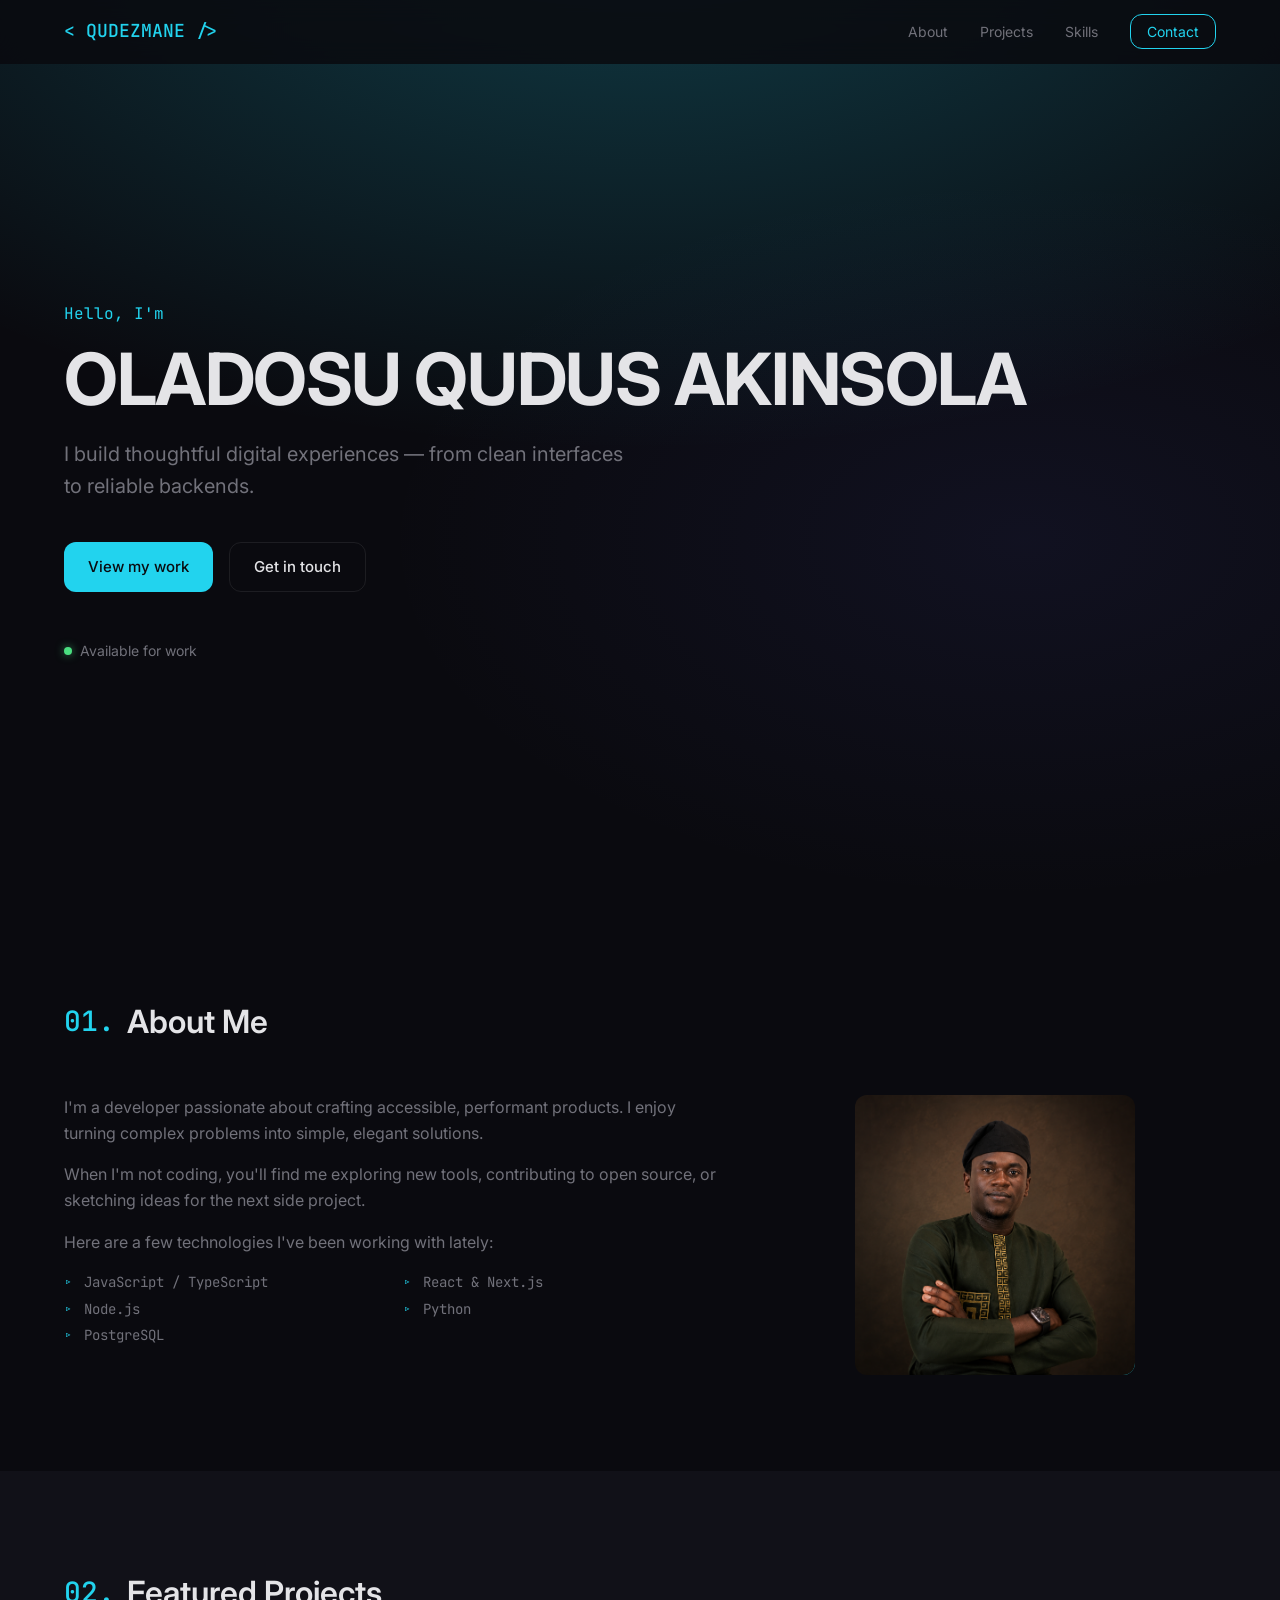
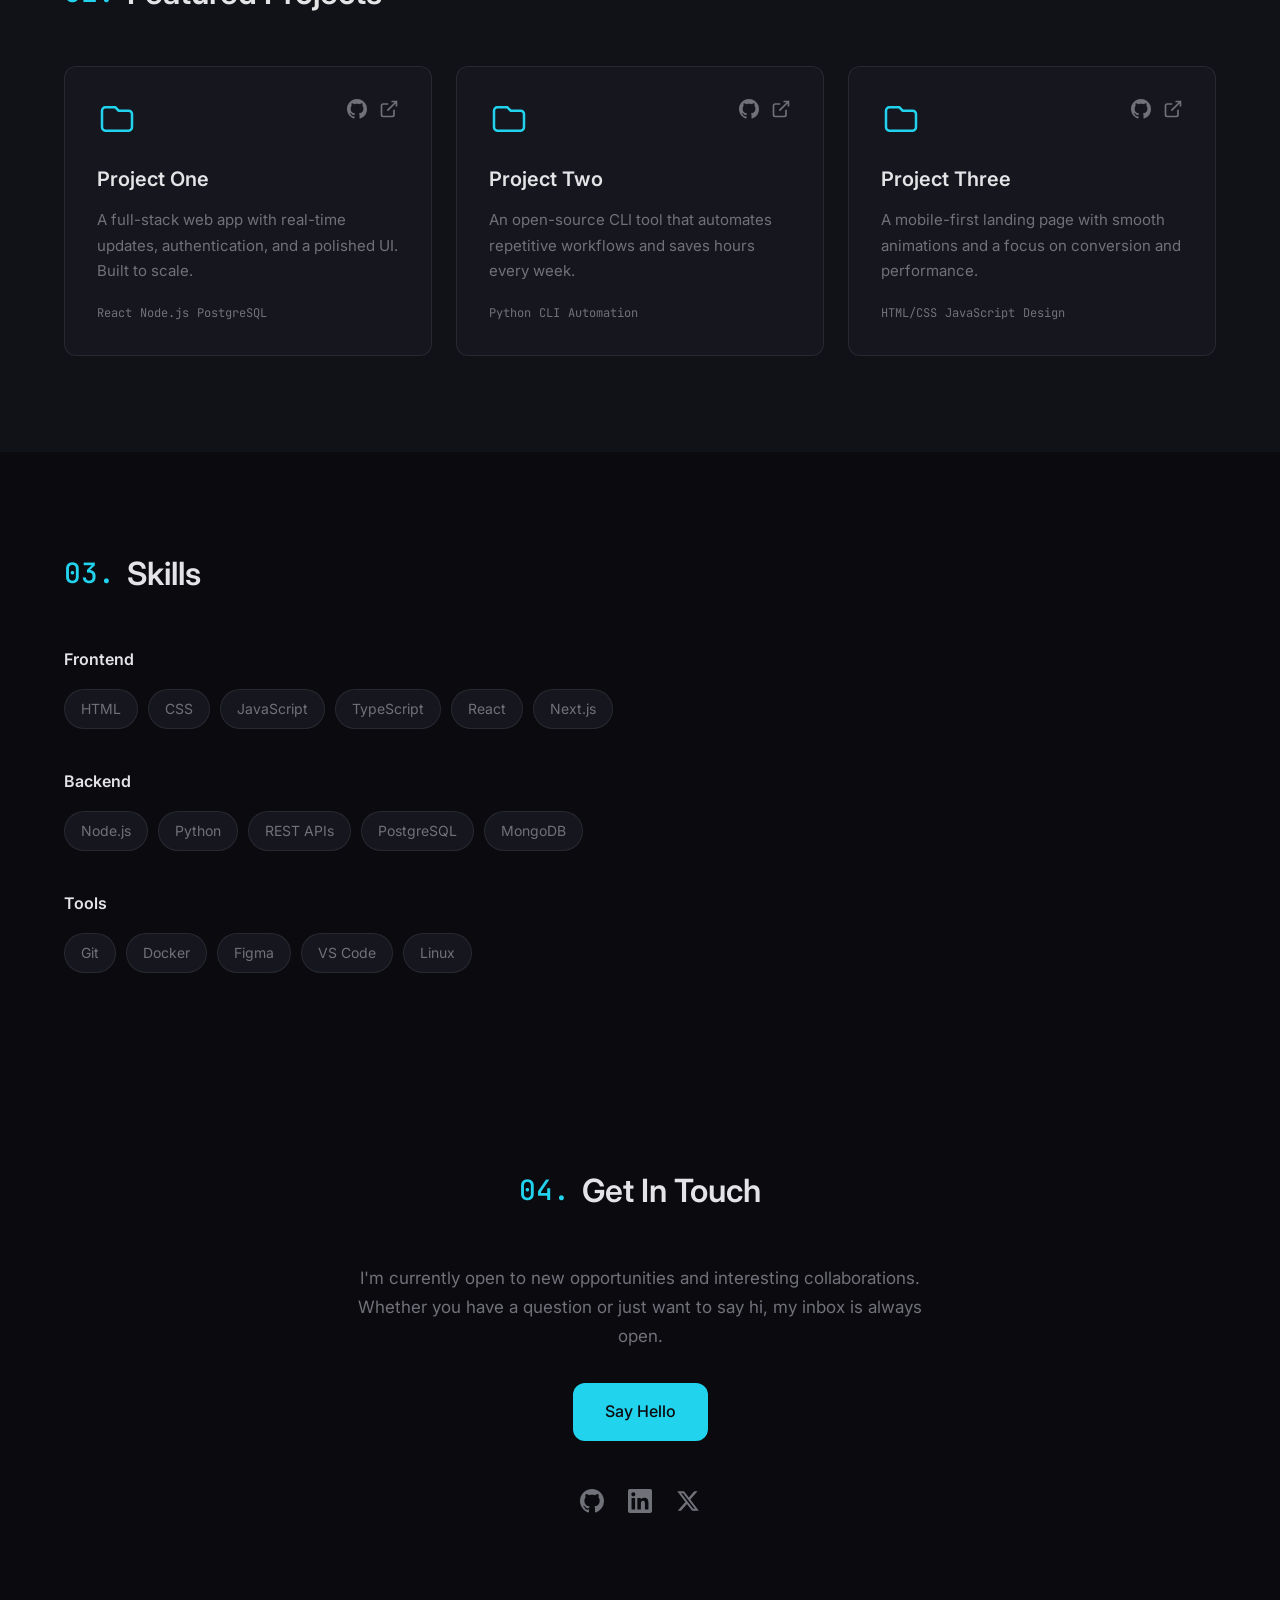
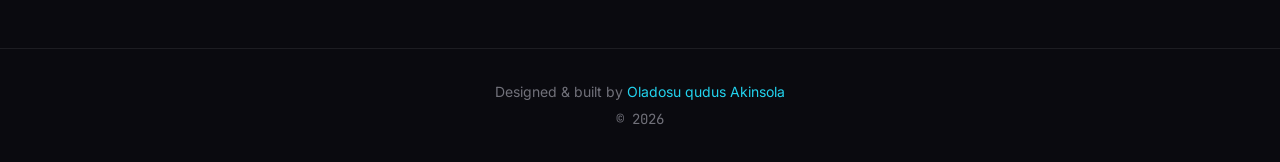
==== index.html @ 75252f16 "Initial portfolio website" ====
<!DOCTYPE html>
<html lang="en">
<head>
  <meta charset="UTF-8">
  <meta name="viewport" content="width=device-width, initial-scale=1.0">
  <meta name="description" content="Portfolio — developer, designer, and builder.">
  <title>QUDEZMANE | Portfolio</title>
  <link rel="preconnect" href="https://fonts.googleapis.com">
  <link rel="preconnect" href="https://fonts.gstatic.com" crossorigin>
  <link href="https://fonts.googleapis.com/css2?family=Inter:wght@400;500;600;700&family=JetBrains+Mono:wght@400;500&display=swap" rel="stylesheet">
  <link rel="stylesheet" href="css/styles.css">
</head>
<body>
  <header class="header" id="header">
    <nav class="nav container">
      <a href="#" class="nav__logo">&lt; QUDEZMANE /&gt;</a>
      <button class="nav__toggle" id="nav-toggle" aria-label="Toggle menu" aria-expanded="false">
        <span></span>
        <span></span>
        <span></span>
      </button>
      <ul class="nav__menu" id="nav-menu">
        <li><a href="#about" class="nav__link">About</a></li>
        <li><a href="#projects" class="nav__link">Projects</a></li>
        <li><a href="#skills" class="nav__link">Skills</a></li>
        <li><a href="#contact" class="nav__link nav__link--cta">Contact</a></li>
      </ul>
    </nav>
  </header>

  <main>
    <section class="hero" id="hero">
      <div class="hero__bg"></div>
      <div class="container hero__content">
        <p class="hero__greeting">Hello, I'm</p>
        <h1 class="hero__title"> OLADOSU QUDUS AKINSOLA</h1>
        <p class="hero__subtitle">I build thoughtful digital experiences — from clean interfaces to reliable backends.</p>
        <div class="hero__actions">
          <a href="#projects" class="btn btn--primary">View my work</a>
          <a href="#contact" class="btn btn--ghost">Get in touch</a>
        </div>
        <div class="hero__meta">
          <span class="hero__status">
            <span class="hero__status-dot"></span>
            Available for work
          </span>
        </div>
      </div>
    </section>

    <section class="section" id="about">
      <div class="container">
        <h2 class="section__title"><span class="section__number">01.</span> About Me</h2>
        <div class="about">
          <div class="about__text">
            <p>
              I'm a developer passionate about crafting accessible, performant products.
              I enjoy turning complex problems into simple, elegant solutions.
            </p>
            <p>
              When I'm not coding, you'll find me exploring new tools, contributing to open source,
              or sketching ideas for the next side project.
            </p>
            <p>Here are a few technologies I've been working with lately:</p>
            <ul class="about__list">
              <li>JavaScript / TypeScript</li>
              <li>React &amp; Next.js</li>
              <li>Node.js</li>
              <li>Python</li>
              <li>PostgreSQL</li>
            </ul>
          </div>
          <div class="about__image">
            <div class="about__image-frame">
              <div class="about__image-placeholder" aria-hidden="true">
                <img src="images/My picture.png" alt="My photo" class="profile-pic">
              </div>
            </div>
          </div>
        </div>
      </div>
    </section>

    <section class="section section--alt" id="projects">
      <div class="container">
        <h2 class="section__title"><span class="section__number">02.</span> Featured Projects</h2>
        <div class="projects">
          <article class="project-card">
            <div class="project-card__header">
              <svg class="project-card__icon" viewBox="0 0 24 24" fill="none" stroke="currentColor" stroke-width="1.5" aria-hidden="true">
                <path d="M3 7v10a2 2 0 002 2h14a2 2 0 002-2V9a2 2 0 00-2-2h-6l-2-2H5a2 2 0 00-2 2z"/>
              </svg>
              <div class="project-card__links">
                <a href="#" aria-label="GitHub repository" target="_blank" rel="noopener noreferrer">
                  <svg viewBox="0 0 24 24" fill="currentColor" aria-hidden="true"><path d="M12 0C5.37 0 0 5.37 0 12c0 5.31 3.435 9.795 8.205 11.385.6.105.825-.255.825-.57 0-.285-.015-1.23-.015-2.235-3.015.555-3.795-.735-4.035-1.395-.135-.345-.72-1.395-1.23-1.695-.42-.225-1.02-.78-.015-.795.945-.015 1.62.87 1.845 1.23 1.08 1.815 2.805 1.305 3.495.99.105-.78.42-1.305.765-1.605-2.67-.3-5.46-1.335-5.46-5.925 0-1.305.465-2.385 1.23-3.225-.12-.3-.54-1.53.12-3.18 0 0 1.005-.315 3.3 1.23.96-.27 1.98-.405 3-.405s2.04.135 3 .405c2.295-1.56 3.3-1.23 3.3-1.23.66 1.65.24 2.88.12 3.18.765.84 1.23 1.905 1.23 3.225 0 4.605-2.805 5.625-5.475 5.925.435.375.81 1.095.81 2.22 0 1.605-.015 2.895-.015 3.3 0 .315.225.69.825.57A12.02 12.02 0 0024 12c0-6.63-5.37-12-12-12z"/></svg>
                </a>
                <a href="#" aria-label="Live demo" target="_blank" rel="noopener noreferrer">
                  <svg viewBox="0 0 24 24" fill="none" stroke="currentColor" stroke-width="2" aria-hidden="true"><path d="M18 13v6a2 2 0 01-2 2H5a2 2 0 01-2-2V8a2 2 0 012-2h6M15 3h6v6M10 14L21 3"/></svg>
                </a>
              </div>
            </div>
            <h3 class="project-card__title">Project One</h3>
            <p class="project-card__desc">A full-stack web app with real-time updates, authentication, and a polished UI. Built to scale.</p>
            <ul class="project-card__tags">
              <li>React</li>
              <li>Node.js</li>
              <li>PostgreSQL</li>
            </ul>
          </article>

          <article class="project-card">
            <div class="project-card__header">
              <svg class="project-card__icon" viewBox="0 0 24 24" fill="none" stroke="currentColor" stroke-width="1.5" aria-hidden="true">
                <path d="M3 7v10a2 2 0 002 2h14a2 2 0 002-2V9a2 2 0 00-2-2h-6l-2-2H5a2 2 0 00-2 2z"/>
              </svg>
              <div class="project-card__links">
                <a href="#" aria-label="GitHub repository" target="_blank" rel="noopener noreferrer">
                  <svg viewBox="0 0 24 24" fill="currentColor" aria-hidden="true"><path d="M12 0C5.37 0 0 5.37 0 12c0 5.31 3.435 9.795 8.205 11.385.6.105.825-.255.825-.57 0-.285-.015-1.23-.015-2.235-3.015.555-3.795-.735-4.035-1.395-.135-.345-.72-1.395-1.23-1.695-.42-.225-1.02-.78-.015-.795.945-.015 1.62.87 1.845 1.23 1.08 1.815 2.805 1.305 3.495.99.105-.78.42-1.305.765-1.605-2.67-.3-5.46-1.335-5.46-5.925 0-1.305.465-2.385 1.23-3.225-.12-.3-.54-1.53.12-3.18 0 0 1.005-.315 3.3 1.23.96-.27 1.98-.405 3-.405s2.04.135 3 .405c2.295-1.56 3.3-1.23 3.3-1.23.66 1.65.24 2.88.12 3.18.765.84 1.23 1.905 1.23 3.225 0 4.605-2.805 5.625-5.475 5.925.435.375.81 1.095.81 2.22 0 1.605-.015 2.895-.015 3.3 0 .315.225.69.825.57A12.02 12.02 0 0024 12c0-6.63-5.37-12-12-12z"/></svg>
                </a>
                <a href="#" aria-label="Live demo" target="_blank" rel="noopener noreferrer">
                  <svg viewBox="0 0 24 24" fill="none" stroke="currentColor" stroke-width="2" aria-hidden="true"><path d="M18 13v6a2 2 0 01-2 2H5a2 2 0 01-2-2V8a2 2 0 012-2h6M15 3h6v6M10 14L21 3"/></svg>
                </a>
              </div>
            </div>
            <h3 class="project-card__title">Project Two</h3>
            <p class="project-card__desc">An open-source CLI tool that automates repetitive workflows and saves hours every week.</p>
            <ul class="project-card__tags">
              <li>Python</li>
              <li>CLI</li>
              <li>Automation</li>
            </ul>
          </article>

          <article class="project-card">
            <div class="project-card__header">
              <svg class="project-card__icon" viewBox="0 0 24 24" fill="none" stroke="currentColor" stroke-width="1.5" aria-hidden="true">
                <path d="M3 7v10a2 2 0 002 2h14a2 2 0 002-2V9a2 2 0 00-2-2h-6l-2-2H5a2 2 0 00-2 2z"/>
              </svg>
              <div class="project-card__links">
                <a href="#" aria-label="GitHub repository" target="_blank" rel="noopener noreferrer">
                  <svg viewBox="0 0 24 24" fill="currentColor" aria-hidden="true"><path d="M12 0C5.37 0 0 5.37 0 12c0 5.31 3.435 9.795 8.205 11.385.6.105.825-.255.825-.57 0-.285-.015-1.23-.015-2.235-3.015.555-3.795-.735-4.035-1.395-.135-.345-.72-1.395-1.23-1.695-.42-.225-1.02-.78-.015-.795.945-.015 1.62.87 1.845 1.23 1.08 1.815 2.805 1.305 3.495.99.105-.78.42-1.305.765-1.605-2.67-.3-5.46-1.335-5.46-5.925 0-1.305.465-2.385 1.23-3.225-.12-.3-.54-1.53.12-3.18 0 0 1.005-.315 3.3 1.23.96-.27 1.98-.405 3-.405s2.04.135 3 .405c2.295-1.56 3.3-1.23 3.3-1.23.66 1.65.24 2.88.12 3.18.765.84 1.23 1.905 1.23 3.225 0 4.605-2.805 5.625-5.475 5.925.435.375.81 1.095.81 2.22 0 1.605-.015 2.895-.015 3.3 0 .315.225.69.825.57A12.02 12.02 0 0024 12c0-6.63-5.37-12-12-12z"/></svg>
                </a>
                <a href="#" aria-label="Live demo" target="_blank" rel="noopener noreferrer">
                  <svg viewBox="0 0 24 24" fill="none" stroke="currentColor" stroke-width="2" aria-hidden="true"><path d="M18 13v6a2 2 0 01-2 2H5a2 2 0 01-2-2V8a2 2 0 012-2h6M15 3h6v6M10 14L21 3"/></svg>
                </a>
              </div>
            </div>
            <h3 class="project-card__title">Project Three</h3>
            <p class="project-card__desc">A mobile-first landing page with smooth animations and a focus on conversion and performance.</p>
            <ul class="project-card__tags">
              <li>HTML/CSS</li>
              <li>JavaScript</li>
              <li>Design</li>
            </ul>
          </article>
        </div>
      </div>
    </section>

    <section class="section" id="skills">
      <div class="container">
        <h2 class="section__title"><span class="section__number">03.</span> Skills</h2>
        <div class="skills">
          <div class="skills__group">
            <h3 class="skills__heading">Frontend</h3>
            <div class="skills__tags">
              <span class="skill-tag">HTML</span>
              <span class="skill-tag">CSS</span>
              <span class="skill-tag">JavaScript</span>
              <span class="skill-tag">TypeScript</span>
              <span class="skill-tag">React</span>
              <span class="skill-tag">Next.js</span>
            </div>
          </div>
          <div class="skills__group">
            <h3 class="skills__heading">Backend</h3>
            <div class="skills__tags">
              <span class="skill-tag">Node.js</span>
              <span class="skill-tag">Python</span>
              <span class="skill-tag">REST APIs</span>
              <span class="skill-tag">PostgreSQL</span>
              <span class="skill-tag">MongoDB</span>
            </div>
          </div>
          <div class="skills__group">
            <h3 class="skills__heading">Tools</h3>
            <div class="skills__tags">
              <span class="skill-tag">Git</span>
              <span class="skill-tag">Docker</span>
              <span class="skill-tag">Figma</span>
              <span class="skill-tag">VS Code</span>
              <span class="skill-tag">Linux</span>
            </div>
          </div>
        </div>
      </div>
    </section>

    <section class="section section--contact" id="contact">
      <div class="container">
        <h2 class="section__title section__title--center"><span class="section__number">04.</span> Get In Touch</h2>
        <p class="contact__text">
          I'm currently open to new opportunities and interesting collaborations.
          Whether you have a question or just want to say hi, my inbox is always open.
        </p>
        <a href="mailto:hello@example.com" class="btn btn--primary btn--large">Say Hello</a>
        <ul class="contact__social">
          <li>
            <a href="https://github.com/yourusername" target="_blank" rel="noopener noreferrer" aria-label="GitHub">
              <svg viewBox="0 0 24 24" fill="currentColor" aria-hidden="true"><path d="M12 0C5.37 0 0 5.37 0 12c0 5.31 3.435 9.795 8.205 11.385.6.105.825-.255.825-.57 0-.285-.015-1.23-.015-2.235-3.015.555-3.795-.735-4.035-1.395-.135-.345-.72-1.395-1.23-1.695-.42-.225-1.02-.78-.015-.795.945-.015 1.62.87 1.845 1.23 1.08 1.815 2.805 1.305 3.495.99.105-.78.42-1.305.765-1.605-2.67-.3-5.46-1.335-5.46-5.925 0-1.305.465-2.385 1.23-3.225-.12-.3-.54-1.53.12-3.18 0 0 1.005-.315 3.3 1.23.96-.27 1.98-.405 3-.405s2.04.135 3 .405c2.295-1.56 3.3-1.23 3.3-1.23.66 1.65.24 2.88.12 3.18.765.84 1.23 1.905 1.23 3.225 0 4.605-2.805 5.625-5.475 5.925.435.375.81 1.095.81 2.22 0 1.605-.015 2.895-.015 3.3 0 .315.225.69.825.57A12.02 12.02 0 0024 12c0-6.63-5.37-12-12-12z"/></svg>
            </a>
          </li>
          <li>
            <a href="https://linkedin.com/in/yourusername" target="_blank" rel="noopener noreferrer" aria-label="LinkedIn">
              <svg viewBox="0 0 24 24" fill="currentColor" aria-hidden="true"><path d="M20.447 20.452h-3.554v-5.569c0-1.328-.027-3.037-1.852-3.037-1.853 0-2.136 1.445-2.136 2.939v5.667H9.351V9h3.414v1.561h.046c.477-.9 1.637-1.85 3.37-1.85 3.601 0 4.267 2.37 4.267 5.455v6.286zM5.337 7.433a2.062 2.062 0 01-2.063-2.065 2.064 2.064 0 112.063 2.065zm1.782 13.019H3.555V9h3.564v11.452zM22.225 0H1.771C.792 0 0 .774 0 1.729v20.542C0 23.227.792 24 1.771 24h20.451C23.2 24 24 23.227 24 22.271V1.729C24 .774 23.2 0 22.222 0h.003z"/></svg>
            </a>
          </li>
          <li>
            <a href="https://twitter.com/yourusername" target="_blank" rel="noopener noreferrer" aria-label="Twitter / X">
              <svg viewBox="0 0 24 24" fill="currentColor" aria-hidden="true"><path d="M18.244 2.25h3.308l-7.227 8.26 8.502 11.24H16.17l-5.214-6.817L4.99 21.75H1.68l7.73-8.835L1.254 2.25H8.08l4.713 6.231zm-1.161 17.52h1.833L7.084 4.126H5.117z"/></svg>
            </a>
          </li>
        </ul>
      </div>
    </section>
  </main>

  <footer class="footer">
    <div class="container">
      <p>Designed &amp; built by <a href="#">Oladosu qudus Akinsola</a></p>
      <p class="footer__year">&copy; <span id="year"></span></p>
    </div>
  </footer>

  <script src="js/main.js"></script>
</body>
</html>
---- css/styles.css ----
/* ===== Variables ===== */
:root {
  --bg: #0a0a0f;
  --bg-alt: #111118;
  --bg-card: #16161f;
  --bg-card-hover: #1c1c28;
  --text: #e4e4e7;
  --text-muted: #71717a;
  --accent: #22d3ee;
  --accent-dim: rgba(34, 211, 238, 0.15);
  --accent-glow: rgba(34, 211, 238, 0.25);
  --border: rgba(255, 255, 255, 0.08);
  --font-sans: "Inter", system-ui, -apple-system, sans-serif;
  --font-mono: "JetBrains Mono", ui-monospace, monospace;
  --header-height: 4rem;
  --container: 72rem;
  --radius: 0.75rem;
  --transition: 0.2s ease;
}

/* ===== Reset ===== */
*,
*::before,
*::after {
  box-sizing: border-box;
  margin: 0;
  padding: 0;
}

html {
  scroll-behavior: smooth;
  scroll-padding-top: var(--header-height);
}

body {
  font-family: var(--font-sans);
  background: var(--bg);
  color: var(--text);
  line-height: 1.6;
  -webkit-font-smoothing: antialiased;
}

img {
  max-width: 100%;
  display: block;
}

a {
  color: inherit;
  text-decoration: none;
}

ul {
  list-style: none;
}

button {
  font: inherit;
  cursor: pointer;
  border: none;
  background: none;
  color: inherit;
}

/* ===== Layout ===== */
.container {
  width: min(100% - 2rem, var(--container));
  margin-inline: auto;
}

.section {
  padding: 6rem 0;
}

.section--alt {
  background: var(--bg-alt);
}

.section--contact {
  text-align: center;
  padding-bottom: 8rem;
}

.section__title {
  font-size: clamp(1.5rem, 3vw, 2rem);
  font-weight: 600;
  margin-bottom: 3rem;
  display: flex;
  align-items: center;
  gap: 0.75rem;
}

.section__title--center {
  justify-content: center;
}

.section__number {
  font-family: var(--font-mono);
  font-size: 0.875em;
  color: var(--accent);
  font-weight: 500;
}

/* ===== Header / Nav ===== */
.header {
  position: fixed;
  top: 0;
  left: 0;
  right: 0;
  z-index: 100;
  height: var(--header-height);
  background: rgba(10, 10, 15, 0.85);
  backdrop-filter: blur(12px);
  border-bottom: 1px solid transparent;
  transition: border-color var(--transition);
}

.header--scrolled {
  border-bottom-color: var(--border);
}

.nav {
  display: flex;
  align-items: center;
  justify-content: space-between;
  height: 100%;
}

.nav__logo {
  font-family: var(--font-mono);
  font-size: 1.125rem;
  font-weight: 500;
  color: var(--accent);
}

.nav__menu {
  display: flex;
  align-items: center;
  gap: 2rem;
}

.nav__link {
  font-size: 0.875rem;
  color: var(--text-muted);
  transition: color var(--transition);
}

.nav__link:hover {
  color: var(--accent);
}

.nav__link--cta {
  padding: 0.5rem 1rem;
  border: 1px solid var(--accent);
  border-radius: var(--radius);
  color: var(--accent);
}

.nav__link--cta:hover {
  background: var(--accent-dim);
}

.nav__toggle {
  display: none;
  flex-direction: column;
  gap: 5px;
  padding: 0.25rem;
}

.nav__toggle span {
  display: block;
  width: 22px;
  height: 2px;
  background: var(--text);
  border-radius: 2px;
  transition: transform var(--transition), opacity var(--transition);
}

.nav__toggle[aria-expanded="true"] span:nth-child(1) {
  transform: translateY(7px) rotate(45deg);
}

.nav__toggle[aria-expanded="true"] span:nth-child(2) {
  opacity: 0;
}

.nav__toggle[aria-expanded="true"] span:nth-child(3) {
  transform: translateY(-7px) rotate(-45deg);
}

/* ===== Hero ===== */
.hero {
  position: relative;
  min-height: 100vh;
  display: flex;
  align-items: center;
  padding-top: var(--header-height);
  overflow: hidden;
}

.hero__bg {
  position: absolute;
  inset: 0;
  background:
    radial-gradient(ellipse 80% 60% at 50% -10%, var(--accent-glow), transparent),
    radial-gradient(ellipse 50% 40% at 80% 60%, rgba(99, 102, 241, 0.08), transparent);
  pointer-events: none;
}

.hero__content {
  position: relative;
  padding-block: 4rem;
}

.hero__greeting {
  font-family: var(--font-mono);
  font-size: 1rem;
  color: var(--accent);
  margin-bottom: 0.75rem;
}

.hero__title {
  font-size: clamp(2.5rem, 8vw, 4.5rem);
  font-weight: 700;
  line-height: 1.1;
  letter-spacing: -0.02em;
  margin-bottom: 1.25rem;
}

.hero__subtitle {
  font-size: clamp(1rem, 2.5vw, 1.25rem);
  color: var(--text-muted);
  max-width: 36rem;
  margin-bottom: 2.5rem;
}

.hero__actions {
  display: flex;
  flex-wrap: wrap;
  gap: 1rem;
  margin-bottom: 3rem;
}

.hero__meta {
  display: flex;
  align-items: center;
  gap: 1.5rem;
}

.hero__status {
  display: flex;
  align-items: center;
  gap: 0.5rem;
  font-size: 0.875rem;
  color: var(--text-muted);
}

.hero__status-dot {
  width: 8px;
  height: 8px;
  border-radius: 50%;
  background: #4ade80;
  box-shadow: 0 0 8px rgba(74, 222, 128, 0.6);
  animation: pulse 2s ease-in-out infinite;
}

@keyframes pulse {
  0%, 100% { opacity: 1; }
  50% { opacity: 0.5; }
}

/* ===== Buttons ===== */
.btn {
  display: inline-flex;
  align-items: center;
  justify-content: center;
  padding: 0.75rem 1.5rem;
  font-size: 0.9375rem;
  font-weight: 500;
  border-radius: var(--radius);
  transition: background var(--transition), color var(--transition), border-color var(--transition), transform var(--transition);
}

.btn:hover {
  transform: translateY(-1px);
}

.btn--primary {
  background: var(--accent);
  color: var(--bg);
}

.btn--primary:hover {
  background: #06b6d4;
}

.btn--ghost {
  border: 1px solid var(--border);
  color: var(--text);
}

.btn--ghost:hover {
  border-color: var(--accent);
  color: var(--accent);
}

.btn--large {
  padding: 1rem 2rem;
  font-size: 1rem;
}

/* ===== About ===== */
.about {
  display: grid;
  grid-template-columns: 3fr 2fr;
  gap: 3rem;
  align-items: start;
}

.about__text p {
  color: var(--text-muted);
  margin-bottom: 1rem;
}

.about__list {
  display: grid;
  grid-template-columns: repeat(2, 1fr);
  gap: 0.25rem 1rem;
  margin-top: 1rem;
}

.about__list li {
  position: relative;
  padding-left: 1.25rem;
  font-family: var(--font-mono);
  font-size: 0.875rem;
  color: var(--text-muted);
}

.about__list li::before {
  content: "▹";
  position: absolute;
  left: 0;
  color: var(--accent);
}

.about__image-frame {
  position: relative;
  max-width: 280px;
  margin-inline: auto;
}

.about__image-frame::before {
  content: "";
  position: absolute;
  inset: 1rem;
  border: 2px solid var(--accent);
  border-radius: var(--radius);
  translate: 1rem 1rem;
  z-index: 0;
}

.about__image-placeholder {
  position: relative;
  aspect-ratio: 1;
  background: var(--bg-card);
  border-radius: var(--radius);
  display: flex;
  align-items: center;
  justify-content: center;
  color: var(--text-muted);
  font-size: 0.875rem;
  z-index: 1;
  overflow: hidden;
}

.about__image-placeholder img {
  width: 100%;
  height: 100%;
  object-fit: cover;
}

/* ===== Projects ===== */
.projects {
  display: grid;
  grid-template-columns: repeat(auto-fill, minmax(300px, 1fr));
  gap: 1.5rem;
}

.project-card {
  background: var(--bg-card);
  border: 1px solid var(--border);
  border-radius: var(--radius);
  padding: 2rem;
  transition: transform var(--transition), background var(--transition), border-color var(--transition);
}

.project-card:hover {
  transform: translateY(-4px);
  background: var(--bg-card-hover);
  border-color: rgba(34, 211, 238, 0.2);
}

.project-card__header {
  display: flex;
  justify-content: space-between;
  align-items: flex-start;
  margin-bottom: 1.5rem;
}

.project-card__icon {
  width: 2.5rem;
  height: 2.5rem;
  color: var(--accent);
}

.project-card__links {
  display: flex;
  gap: 0.75rem;
}

.project-card__links a {
  color: var(--text-muted);
  transition: color var(--transition);
}

.project-card__links a:hover {
  color: var(--accent);
}

.project-card__links svg {
  width: 1.25rem;
  height: 1.25rem;
}

.project-card__title {
  font-size: 1.25rem;
  font-weight: 600;
  margin-bottom: 0.75rem;
}

.project-card__desc {
  font-size: 0.9375rem;
  color: var(--text-muted);
  margin-bottom: 1.25rem;
  line-height: 1.7;
}

.project-card__tags {
  display: flex;
  flex-wrap: wrap;
  gap: 0.5rem;
}

.project-card__tags li {
  font-family: var(--font-mono);
  font-size: 0.75rem;
  color: var(--text-muted);
}

/* ===== Skills ===== */
.skills {
  display: grid;
  gap: 2.5rem;
}

.skills__heading {
  font-size: 1rem;
  font-weight: 600;
  margin-bottom: 1rem;
  color: var(--text);
}

.skills__tags {
  display: flex;
  flex-wrap: wrap;
  gap: 0.625rem;
}

.skill-tag {
  padding: 0.5rem 1rem;
  font-size: 0.875rem;
  background: var(--bg-card);
  border: 1px solid var(--border);
  border-radius: 999px;
  color: var(--text-muted);
  transition: border-color var(--transition), color var(--transition);
}

.skill-tag:hover {
  border-color: var(--accent);
  color: var(--accent);
}

/* ===== Contact ===== */
.contact__text {
  max-width: 36rem;
  margin: 0 auto 2rem;
  color: var(--text-muted);
  font-size: 1.0625rem;
  line-height: 1.7;
}

.contact__social {
  display: flex;
  justify-content: center;
  gap: 1.5rem;
  margin-top: 3rem;
}

.contact__social a {
  color: var(--text-muted);
  transition: color var(--transition), transform var(--transition);
}

.contact__social a:hover {
  color: var(--accent);
  transform: translateY(-2px);
}

.contact__social svg {
  width: 1.5rem;
  height: 1.5rem;
}

/* ===== Footer ===== */
.footer {
  padding: 2rem 0;
  border-top: 1px solid var(--border);
  text-align: center;
}

.footer p {
  font-size: 0.875rem;
  color: var(--text-muted);
}

.footer a {
  color: var(--accent);
}

.footer a:hover {
  text-decoration: underline;
}

.footer__year {
  margin-top: 0.25rem;
  font-family: var(--font-mono);
  font-size: 0.75rem;
}

/* ===== Reveal animation ===== */
.reveal {
  opacity: 0;
  transform: translateY(24px);
  transition: opacity 0.6s ease, transform 0.6s ease;
}

.reveal.visible {
  opacity: 1;
  transform: translateY(0);
}

/* ===== Responsive ===== */
@media (max-width: 768px) {
  .nav__toggle {
    display: flex;
  }

  .nav__menu {
    position: fixed;
    top: var(--header-height);
    left: 0;
    right: 0;
    flex-direction: column;
    gap: 0;
    background: var(--bg);
    border-bottom: 1px solid var(--border);
    padding: 1rem 0;
    transform: translateY(-100%);
    opacity: 0;
    visibility: hidden;
    transition: transform 0.3s ease, opacity 0.3s ease, visibility 0.3s;
  }

  .nav__menu.open {
    transform: translateY(0);
    opacity: 1;
    visibility: visible;
  }

  .nav__menu li {
    width: 100%;
  }

  .nav__link {
    display: block;
    padding: 0.75rem 1.5rem;
  }

  .nav__link--cta {
    margin: 0.5rem 1.5rem 0;
    text-align: center;
  }

  .about {
    grid-template-columns: 1fr;
  }

  .about__image {
    order: -1;
  }

  .section {
    padding: 4rem 0;
  }
}
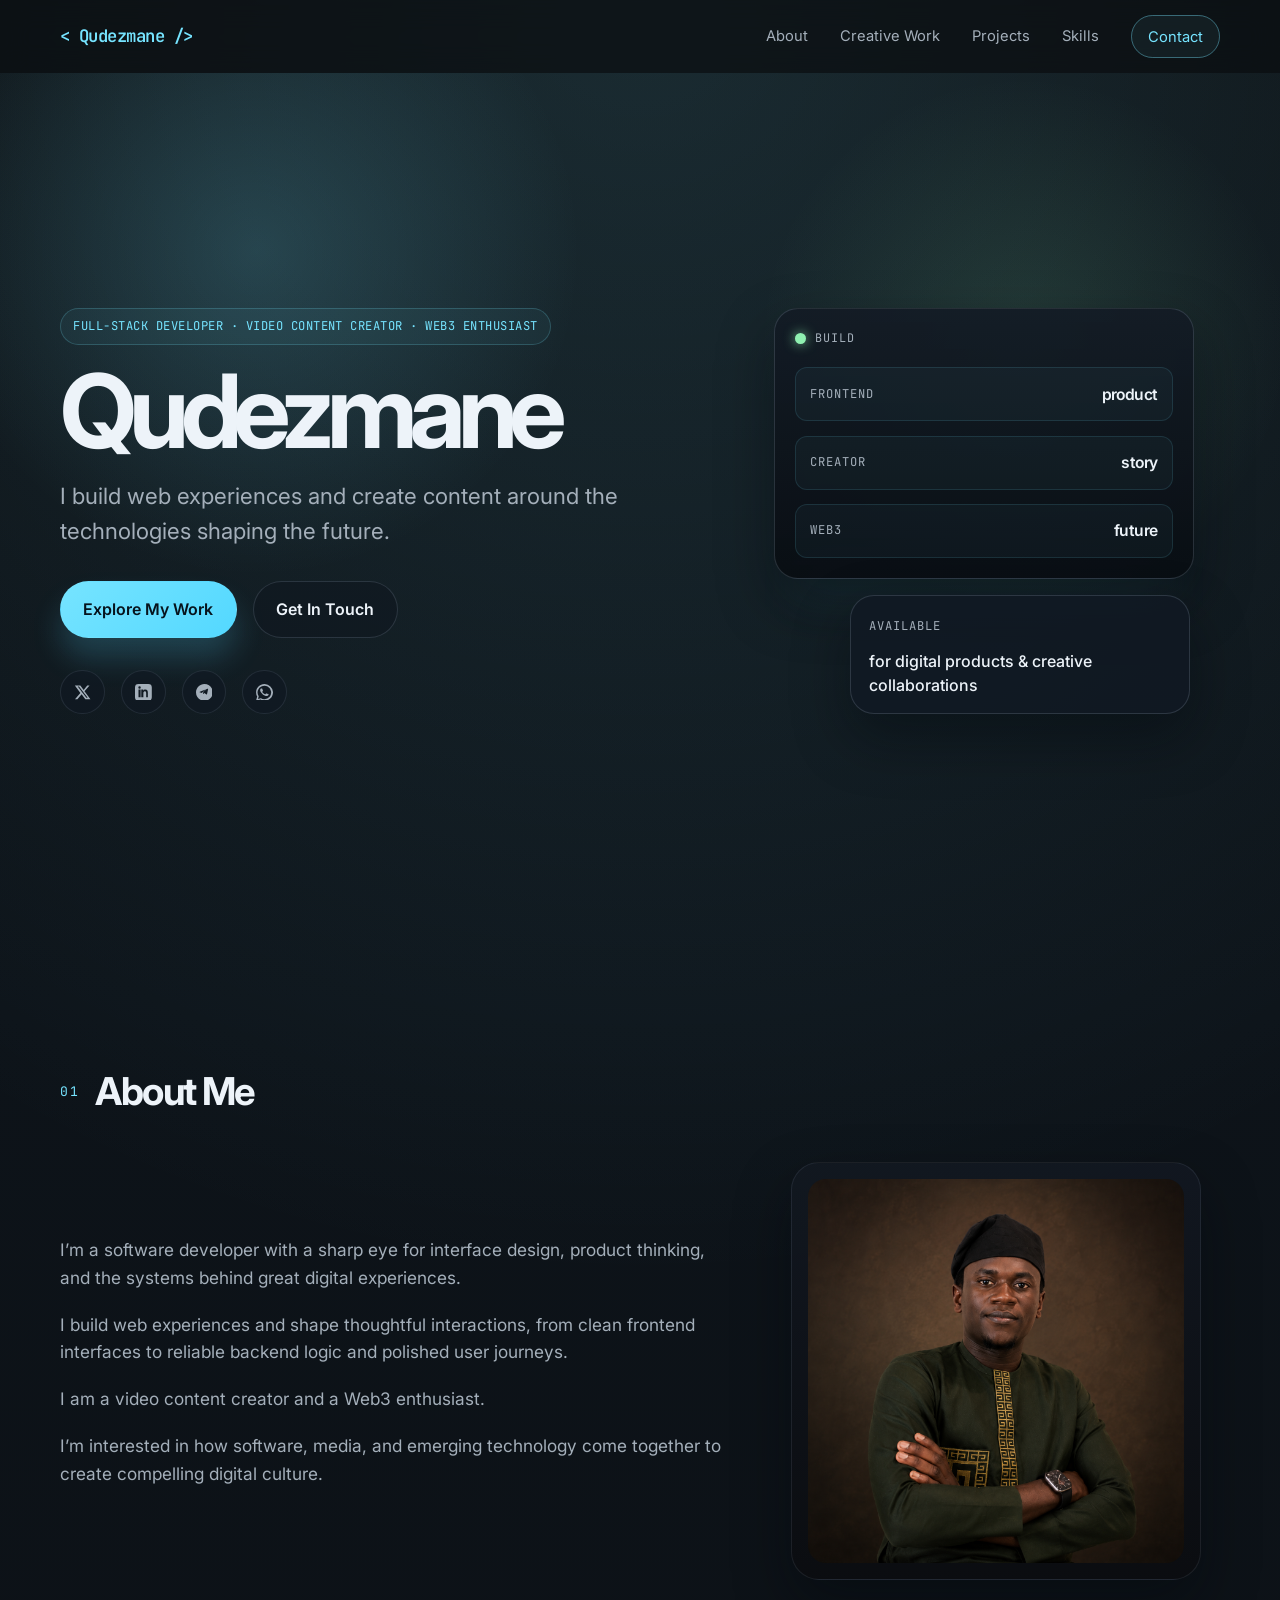
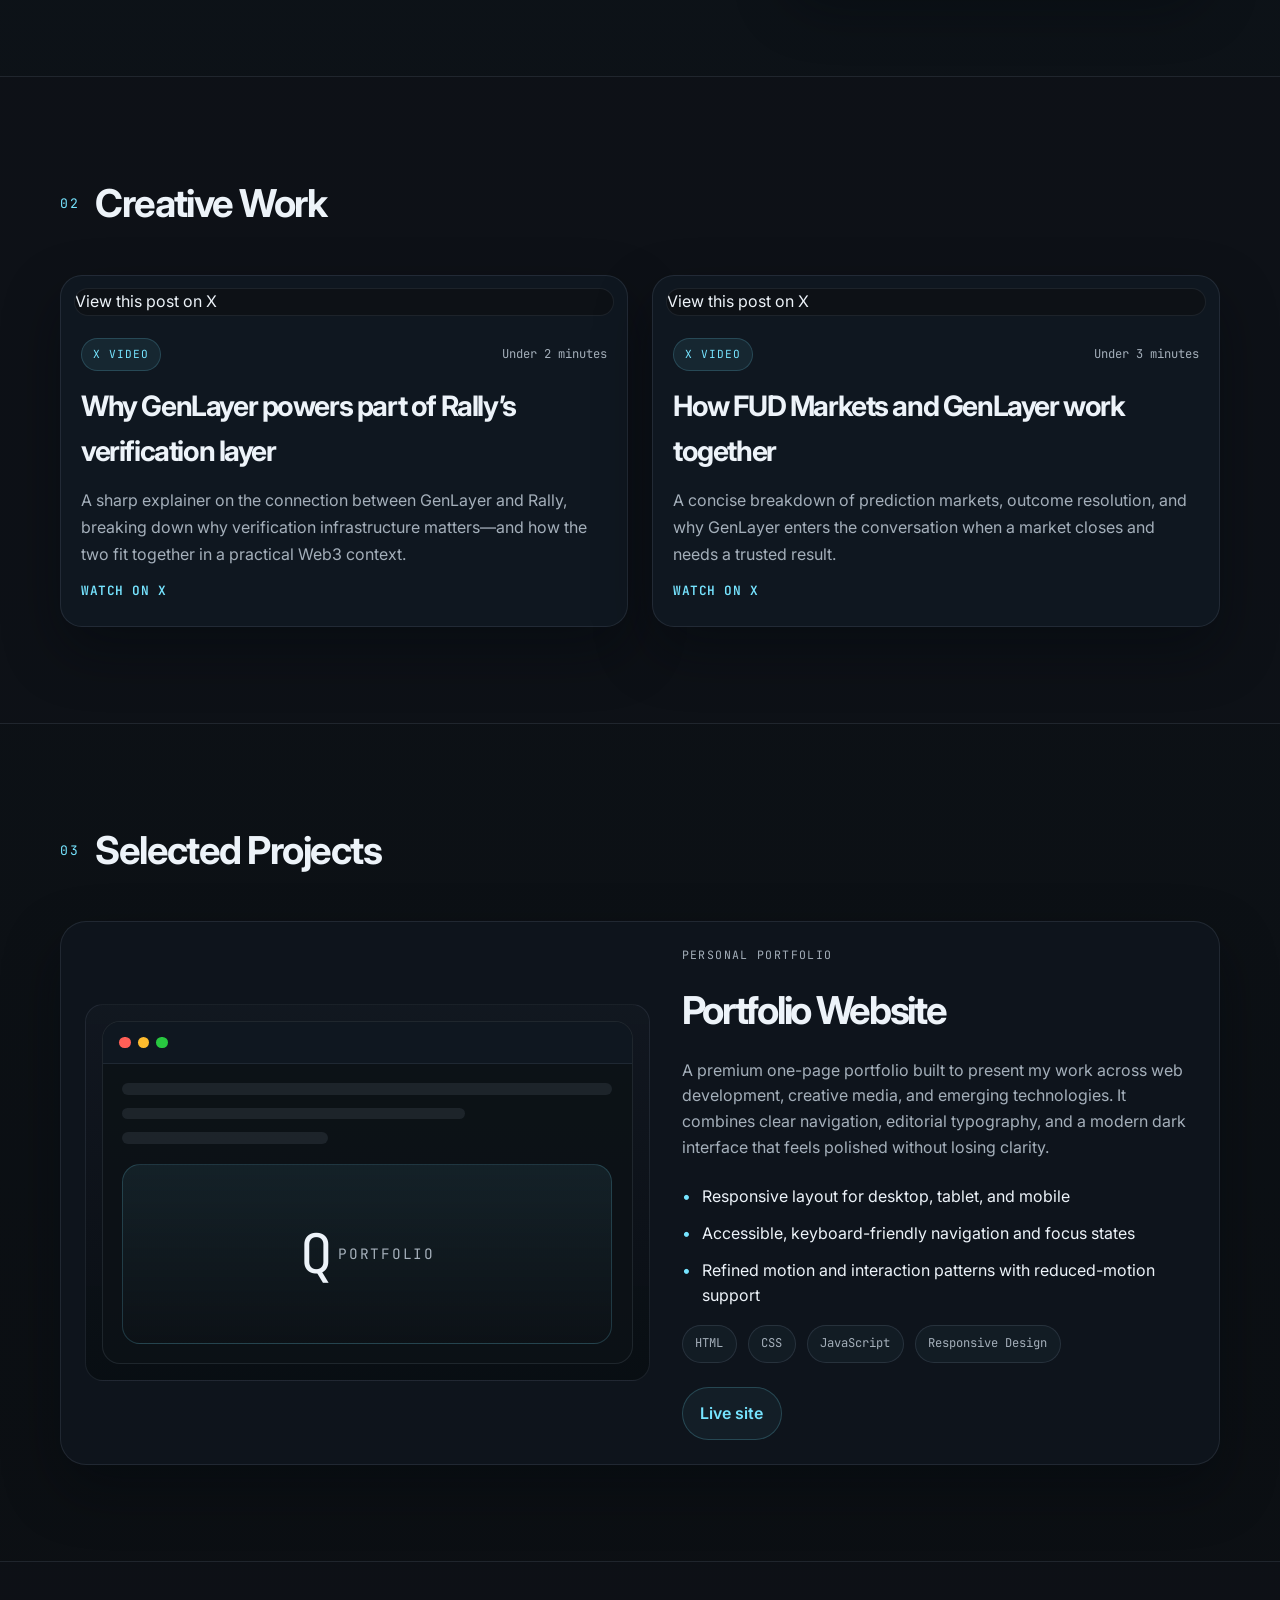
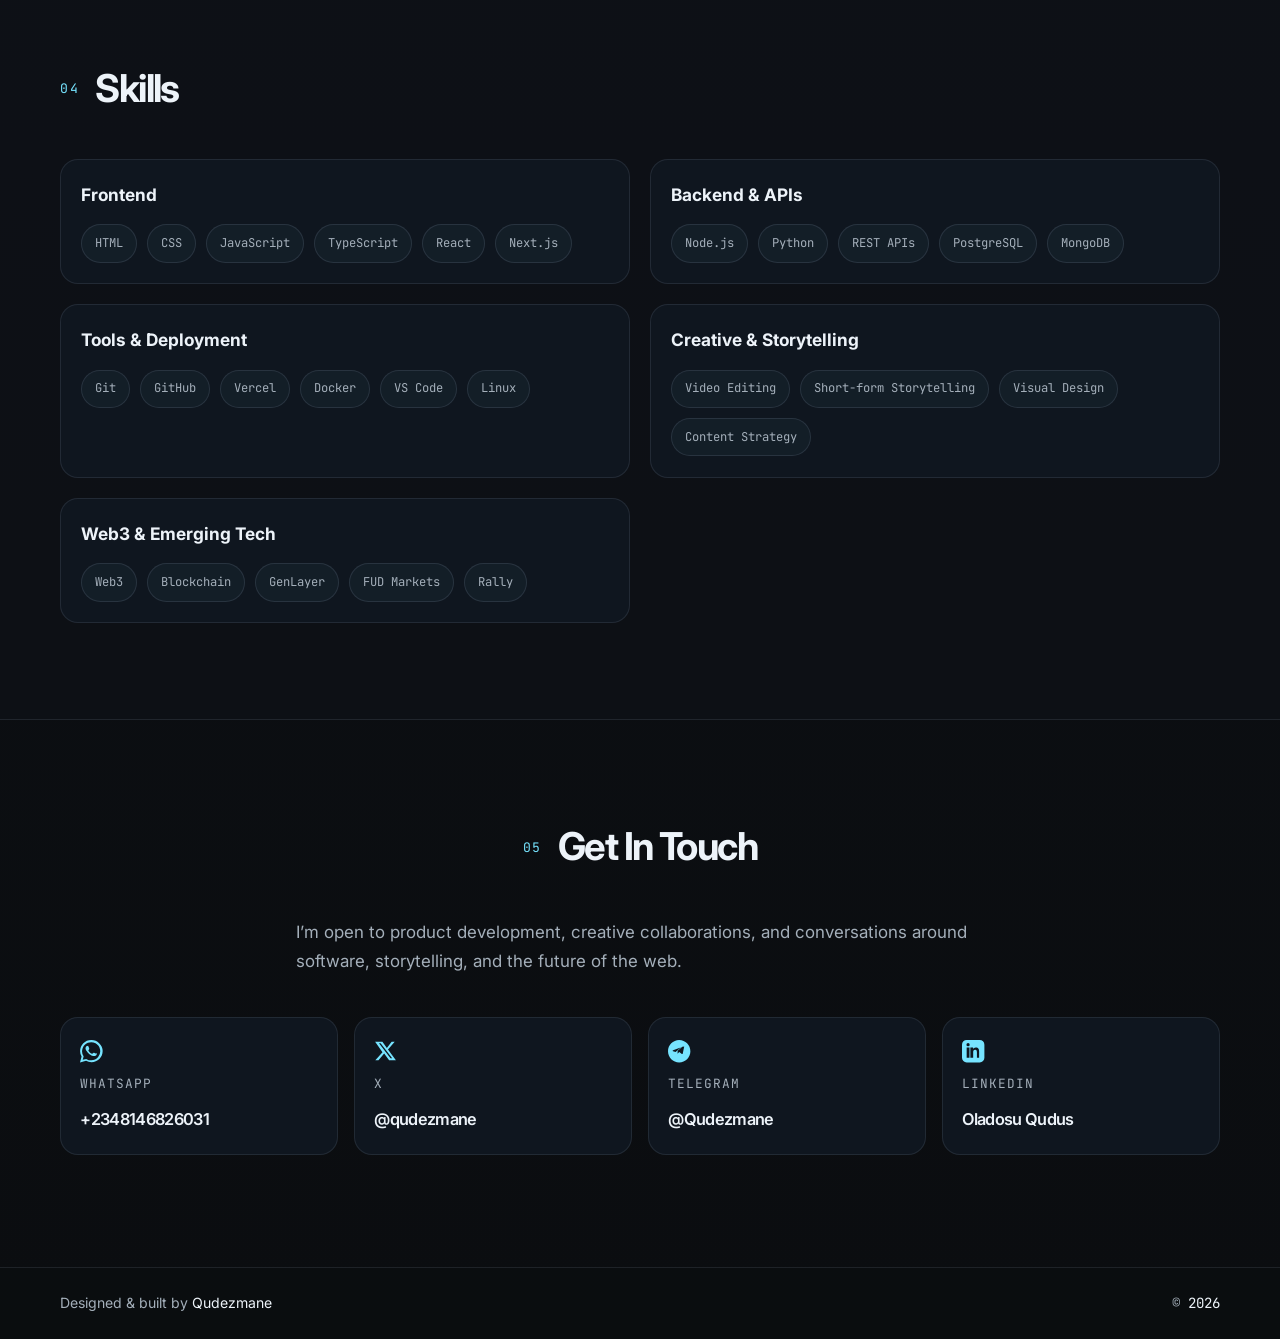
==== commit bb10cc0a: "update the ui" ====
--- a/index.html
+++ b/index.html
@@ -1,237 +1,371 @@
 <!DOCTYPE html>
 <html lang="en">
-<head>
-  <meta charset="UTF-8">
-  <meta name="viewport" content="width=device-width, initial-scale=1.0">
-  <meta name="description" content="Portfolio — developer, designer, and builder.">
-  <title>QUDEZMANE | Portfolio</title>
-  <link rel="preconnect" href="https://fonts.googleapis.com">
-  <link rel="preconnect" href="https://fonts.gstatic.com" crossorigin>
-  <link href="https://fonts.googleapis.com/css2?family=Inter:wght@400;500;600;700&family=JetBrains+Mono:wght@400;500&display=swap" rel="stylesheet">
-  <link rel="stylesheet" href="css/styles.css">
-</head>
-<body>
-  <header class="header" id="header">
-    <nav class="nav container">
-      <a href="#" class="nav__logo">&lt; QUDEZMANE /&gt;</a>
-      <button class="nav__toggle" id="nav-toggle" aria-label="Toggle menu" aria-expanded="false">
-        <span></span>
-        <span></span>
-        <span></span>
-      </button>
-      <ul class="nav__menu" id="nav-menu">
-        <li><a href="#about" class="nav__link">About</a></li>
-        <li><a href="#projects" class="nav__link">Projects</a></li>
-        <li><a href="#skills" class="nav__link">Skills</a></li>
-        <li><a href="#contact" class="nav__link nav__link--cta">Contact</a></li>
-      </ul>
-    </nav>
-  </header>
-
-  <main>
-    <section class="hero" id="hero">
-      <div class="hero__bg"></div>
-      <div class="container hero__content">
-        <p class="hero__greeting">Hello, I'm</p>
-        <h1 class="hero__title"> OLADOSU QUDUS AKINSOLA</h1>
-        <p class="hero__subtitle">I build thoughtful digital experiences — from clean interfaces to reliable backends.</p>
-        <div class="hero__actions">
-          <a href="#projects" class="btn btn--primary">View my work</a>
-          <a href="#contact" class="btn btn--ghost">Get in touch</a>
-        </div>
-        <div class="hero__meta">
-          <span class="hero__status">
-            <span class="hero__status-dot"></span>
-            Available for work
-          </span>
-        </div>
+  <head>
+    <meta charset="UTF-8" />
+    <meta name="viewport" content="width=device-width, initial-scale=1.0" />
+    <meta
+      name="description"
+      content="Qudezmane builds web experiences and creates content around the technologies shaping the future."
+    />
+    <meta property="og:title" content="Qudezmane | Full-Stack Developer & Creator" />
+    <meta
+      property="og:description"
+      content="I build web experiences and create content around the technologies shaping the future."
+    />
+    <meta property="og:type" content="website" />
+    <meta property="og:url" content="https://myportfolio-rose-psi-89.vercel.app/" />
+    <meta property="og:image" content="images/My picture.png" />
+    <link rel="canonical" href="https://myportfolio-rose-psi-89.vercel.app/" />
+    <link rel="icon" type="image/svg+xml" href="images/favicon.svg" />
+    <title>Qudezmane | Full-Stack Developer</title>
+    <link rel="preconnect" href="https://fonts.googleapis.com" />
+    <link rel="preconnect" href="https://fonts.gstatic.com" crossorigin />
+    <link
+      href="https://fonts.googleapis.com/css2?family=Inter:wght@400;500;600;700;800&family=JetBrains+Mono:wght@400;500;600&display=swap"
+      rel="stylesheet"
+    />
+    <link rel="stylesheet" href="css/styles.css" />
+  </head>
+  <body>
+    <header class="header" id="header">
+      <nav class="nav container" aria-label="Main navigation">
+        <a href="#top" class="nav__logo" aria-label="Qudezmane home">&lt; Qudezmane /&gt;</a>
+
+        <button class="nav__toggle" id="nav-toggle" aria-label="Toggle navigation" aria-expanded="false">
+          <span></span>
+          <span></span>
+          <span></span>
+        </button>
+
+        <ul class="nav__menu" id="nav-menu">
+          <li><a href="#about" class="nav__link">About</a></li>
+          <li><a href="#featured-work" class="nav__link">Creative Work</a></li>
+          <li><a href="#projects" class="nav__link">Projects</a></li>
+          <li><a href="#skills" class="nav__link">Skills</a></li>
+          <li><a href="#contact" class="nav__link nav__link--cta">Contact</a></li>
+        </ul>
+      </nav>
+    </header>
+
+    <main id="top">
+      <section class="hero">
+        <div class="container hero__grid">
+          <div class="hero__content reveal">
+            <p class="hero__eyebrow">Full-Stack Developer · Video Content Creator · Web3 Enthusiast</p>
+            <h1 class="hero__title">Qudezmane</h1>
+            <p class="hero__lead">
+              I build web experiences and create content around the technologies shaping the future.
+            </p>
+            <div class="hero__actions">
+              <a href="#projects" class="btn btn--primary">Explore My Work</a>
+              <a href="#contact" class="btn btn--ghost">Get In Touch</a>
+            </div>
+
+            <ul class="social-row" aria-label="Social links">
+              <li>
+                <a href="https://x.com/qudezmane" target="_blank" rel="noopener noreferrer" aria-label="X profile">
+                  <svg viewBox="0 0 24 24" aria-hidden="true"><path d="M18.9 2h3.3l-7.2 8.2 8.5 11.6H16.2l-5.3-7.2-6.1 7.2H1.4l7.7-8.8L1.2 2h7.8l4.8 6.5L18.9 2zm-1.2 17.5h1.8L7.1 3.6H5.3l12.4 15.9Z"/></svg>
+                </a>
+              </li>
+              <li>
+                <a href="https://www.linkedin.com/in/oladosuqudus/" target="_blank" rel="noopener noreferrer" aria-label="LinkedIn profile">
+                  <svg viewBox="0 0 24 24" aria-hidden="true"><path d="M19 0H5a5 5 0 0 0-5 5v14a5 5 0 0 0 5 5h14a5 5 0 0 0 5-5V5a5 5 0 0 0-5-5ZM8 19H5V8h3v11ZM6.5 6.73A1.74 1.74 0 1 1 6.5 3.25a1.74 1.74 0 0 1 0 3.48ZM19 19h-3v-5.6c0-1.34-.03-3.06-1.86-3.06-1.87 0-2.16 1.46-2.16 2.96V19h-3V8h2.89v1.5h.04c.4-.77 1.38-1.56 2.84-1.56 3.04 0 3.6 2 3.6 4.6V19Z"/></svg>
+                </a>
+              </li>
+              <li>
+                <a href="https://t.me/Qudezmane" target="_blank" rel="noopener noreferrer" aria-label="Telegram username">
+                  <svg viewBox="0 0 24 24" aria-hidden="true"><path d="M12 0C5.37 0 0 5.37 0 12s5.37 12 12 12 12-5.37 12-12S18.63 0 12 0Zm5.5 6.52-1.68 7.94c-.13.6-.49.75-1 .47l-2.75-2.02-1.32 1.27c-.15.15-.28.28-.56.28l.2-2.87 5.23-4.72c.23-.2-.05-.31-.35-.11L8.14 12.8l-2.75-.86c-.6-.19-.61-.6.13-.89l10.77-4.16c.5-.19.95.12.78.88Z"/></svg>
+                </a>
+              </li>
+              <li>
+                <a href="https://wa.me/2348146826031" target="_blank" rel="noopener noreferrer" aria-label="WhatsApp contact">
+                  <svg viewBox="0 0 24 24" aria-hidden="true"><path d="M20.5 3.5A11.6 11.6 0 0 0 12 0C5.4 0 .1 5.3.1 12a11.8 11.8 0 0 0 1.6 5.8L0 24l6.5-1.7a12 12 0 0 0 5.7 1.6h.1c6.6 0 12-5.3 12-12a11.7 11.7 0 0 0-3.8-8.4ZM12 21.8a9.6 9.6 0 0 1-4.9-1.3l-.4-.2-3.8 1 1-3.7-.2-.4A9.7 9.7 0 1 1 12 21.8Zm5.3-7.2c-.3-.2-1.8-.9-2.1-1-.3-.1-.5-.1-.7.1-.2.2-.8.9-1 .9-.2.2-.4.2-.7.1a7.7 7.7 0 0 1-2.3-1.4c-.8-.8-1.4-1.7-1.5-2-.1-.3 0-.5.2-.6.1-.1.3-.3.4-.5.1-.2.2-.3.3-.5.1-.2 0-.4 0-.6 0-.1-.7-1.7-1-2.4-.2-.5-.4-.4-.7-.4h-.6c-.2 0-.5.1-.7.3a3.1 3.1 0 0 0-1 2.3c0 1.4 1 2.7 1.2 2.9.2.2 2.1 3.3 5.1 4.7.7.3 1.3.5 1.7.6.7.2 1.4.2 1.9.1.6-.1 1.8-.7 2-1.4.2-.7.2-1.4.1-1.5-.1-.2-.3-.2-.6-.4Z"/></svg>
+                </a>
+              </li>
+            </ul>
+          </div>
+
+          <div class="hero__visual reveal" aria-label="Profile preview">
+            <div class="signal-card signal-card--main">
+              <div class="signal-card__header">
+                <span class="signal-card__dot"></span>
+                <span>build</span>
+              </div>
+              <div class="signal-card__body">
+                <div class="signal-card__row">
+                  <span>frontend</span>
+                  <strong>product</strong>
+                </div>
+                <div class="signal-card__row">
+                  <span>creator</span>
+                  <strong>story</strong>
+                </div>
+                <div class="signal-card__row">
+                  <span>web3</span>
+                  <strong>future</strong>
+                </div>
+              </div>
+            </div>
+            <div class="signal-card signal-card--floating">
+              <span class="signal-card__tag">Available</span>
+              <strong>for digital products & creative collaborations</strong>
+            </div>
+          </div>
+        </div>
+      </section>
+
+      <section class="section" id="about">
+        <div class="container">
+          <div class="section-heading reveal">
+            <p class="section-heading__eyebrow">01</p>
+            <h2>About Me</h2>
+          </div>
+
+          <div class="about">
+            <div class="about__text reveal">
+              <p>
+                I’m a software developer with a sharp eye for interface design, product thinking, and the
+                systems behind great digital experiences.
+              </p>
+              <p>
+                I build web experiences and shape thoughtful interactions, from clean frontend interfaces to
+                reliable backend logic and polished user journeys.
+              </p>
+              <p>I am a video content creator and a Web3 enthusiast.</p>
+              <p>
+                I’m interested in how software, media, and emerging technology come together to create
+                compelling digital culture.
+              </p>
+            </div>
+
+            <div class="about__portrait reveal">
+              <img src="images/My picture.png" alt="Portrait of Qudezmane" loading="lazy" decoding="async" />
+            </div>
+          </div>
+        </div>
+      </section>
+
+      <section class="section section--alt" id="featured-work">
+        <div class="container">
+          <div class="section-heading reveal">
+            <p class="section-heading__eyebrow">02</p>
+            <h2>Creative Work</h2>
+          </div>
+
+          <div class="video-grid">
+            <article class="video-card reveal">
+              <div class="video-card__media">
+                <blockquote class="twitter-tweet" data-theme="dark" data-dnt="true">
+                  <a href="https://x.com/qudezmane/status/2106639113205977230">View this post on X</a>
+                </blockquote>
+              </div>
+              <div class="video-card__body">
+                <div class="video-card__meta">
+                  <span class="video-card__badge">X Video</span>
+                  <span class="video-card__time">Under 2 minutes</span>
+                </div>
+                <h3>Why GenLayer powers part of Rally’s verification layer</h3>
+                <p>
+                  A sharp explainer on the connection between GenLayer and Rally, breaking down why verification
+                  infrastructure matters—and how the two fit together in a practical Web3 context.
+                </p>
+                <a href="https://x.com/qudezmane/status/2106639113205977230" target="_blank" rel="noopener noreferrer" class="text-link">Watch on X</a>
+              </div>
+            </article>
+
+            <article class="video-card reveal">
+              <div class="video-card__media">
+                <blockquote class="twitter-tweet" data-theme="dark" data-dnt="true">
+                  <a href="https://x.com/qudezmane/status/2101200882507354145">View this post on X</a>
+                </blockquote>
+              </div>
+              <div class="video-card__body">
+                <div class="video-card__meta">
+                  <span class="video-card__badge">X Video</span>
+                  <span class="video-card__time">Under 3 minutes</span>
+                </div>
+                <h3>How FUD Markets and GenLayer work together</h3>
+                <p>
+                  A concise breakdown of prediction markets, outcome resolution, and why GenLayer enters the
+                  conversation when a market closes and needs a trusted result.
+                </p>
+                <a href="https://x.com/qudezmane/status/2101200882507354145" target="_blank" rel="noopener noreferrer" class="text-link">Watch on X</a>
+              </div>
+            </article>
+          </div>
+        </div>
+      </section>
+
+      <section class="section" id="projects">
+        <div class="container">
+          <div class="section-heading reveal">
+            <p class="section-heading__eyebrow">03</p>
+            <h2>Selected Projects</h2>
+          </div>
+
+          <article class="project-showcase reveal">
+            <div class="project-showcase__media" aria-label="Portfolio website preview">
+              <div class="browser-window">
+                <div class="browser-window__bar">
+                  <span></span>
+                  <span></span>
+                  <span></span>
+                </div>
+                <div class="browser-window__content">
+                  <div class="browser-window__line browser-window__line--long"></div>
+                  <div class="browser-window__line"></div>
+                  <div class="browser-window__line browser-window__line--short"></div>
+                  <div class="browser-window__panel">
+                    <span>Q</span>
+                    <span>Portfolio</span>
+                  </div>
+                </div>
+              </div>
+            </div>
+
+            <div class="project-showcase__content">
+              <p class="project-showcase__eyebrow">Personal portfolio</p>
+              <h3>Portfolio Website</h3>
+              <p>
+                A premium one-page portfolio built to present my work across web development, creative media,
+                and emerging technologies. It combines clear navigation, editorial typography, and a modern dark
+                interface that feels polished without losing clarity.
+              </p>
+              <ul class="feature-list">
+                <li>Responsive layout for desktop, tablet, and mobile</li>
+                <li>Accessible, keyboard-friendly navigation and focus states</li>
+                <li>Refined motion and interaction patterns with reduced-motion support</li>
+              </ul>
+              <div class="tag-list" aria-label="Technology stack">
+                <span>HTML</span>
+                <span>CSS</span>
+                <span>JavaScript</span>
+                <span>Responsive Design</span>
+              </div>
+              <div class="project-showcase__links">
+                <a href="https://myportfolio-rose-psi-89.vercel.app/" target="_blank" rel="noopener noreferrer">Live site</a>
+              </div>
+            </div>
+          </article>
+        </div>
+      </section>
+
+      <section class="section section--alt" id="skills">
+        <div class="container">
+          <div class="section-heading reveal">
+            <p class="section-heading__eyebrow">04</p>
+            <h2>Skills</h2>
+          </div>
+
+          <div class="skills-grid">
+            <div class="skills-group reveal">
+              <h3>Frontend</h3>
+              <div class="tag-list">
+                <span>HTML</span>
+                <span>CSS</span>
+                <span>JavaScript</span>
+                <span>TypeScript</span>
+                <span>React</span>
+                <span>Next.js</span>
+              </div>
+            </div>
+
+            <div class="skills-group reveal">
+              <h3>Backend & APIs</h3>
+              <div class="tag-list">
+                <span>Node.js</span>
+                <span>Python</span>
+                <span>REST APIs</span>
+                <span>PostgreSQL</span>
+                <span>MongoDB</span>
+              </div>
+            </div>
+
+            <div class="skills-group reveal">
+              <h3>Tools & Deployment</h3>
+              <div class="tag-list">
+                <span>Git</span>
+                <span>GitHub</span>
+                <span>Vercel</span>
+                <span>Docker</span>
+                <span>VS Code</span>
+                <span>Linux</span>
+              </div>
+            </div>
+
+            <div class="skills-group reveal">
+              <h3>Creative & Storytelling</h3>
+              <div class="tag-list">
+                <span>Video Editing</span>
+                <span>Short-form Storytelling</span>
+                <span>Visual Design</span>
+                <span>Content Strategy</span>
+              </div>
+            </div>
+
+            <div class="skills-group reveal">
+              <h3>Web3 & Emerging Tech</h3>
+              <div class="tag-list">
+                <span>Web3</span>
+                <span>Blockchain</span>
+                <span>GenLayer</span>
+                <span>FUD Markets</span>
+                <span>Rally</span>
+              </div>
+            </div>
+          </div>
+        </div>
+      </section>
+
+      <section class="section section--contact" id="contact">
+        <div class="container">
+          <div class="section-heading reveal section-heading--center">
+            <p class="section-heading__eyebrow">05</p>
+            <h2>Get In Touch</h2>
+          </div>
+
+          <p class="contact__text reveal">
+            I’m open to product development, creative collaborations, and conversations around software,
+            storytelling, and the future of the web.
+          </p>
+
+          <div class="contact-grid reveal">
+            <a class="contact-card" href="https://wa.me/2348146826031" target="_blank" rel="noopener noreferrer" aria-label="Chat on WhatsApp">
+              <svg viewBox="0 0 24 24" aria-hidden="true"><path d="M20.5 3.5A11.6 11.6 0 0 0 12 0C5.4 0 .1 5.3.1 12a11.8 11.8 0 0 0 1.6 5.8L0 24l6.5-1.7a12 12 0 0 0 5.7 1.6h.1c6.6 0 12-5.3 12-12a11.7 11.7 0 0 0-3.8-8.4ZM12 21.8a9.6 9.6 0 0 1-4.9-1.3l-.4-.2-3.8 1 1-3.7-.2-.4A9.7 9.7 0 1 1 12 21.8Zm5.3-7.2c-.3-.2-1.8-.9-2.1-1-.3-.1-.5-.1-.7.1-.2.2-.8.9-1 .9-.2.2-.4.2-.7.1a7.7 7.7 0 0 1-2.3-1.4c-.8-.8-1.4-1.7-1.5-2-.1-.3 0-.5.2-.6.1-.1.3-.3.4-.5.1-.2.2-.3.3-.5.1-.2 0-.4 0-.6 0-.1-.7-1.7-1-2.4-.2-.5-.4-.4-.7-.4h-.6c-.2 0-.5.1-.7.3a3.1 3.1 0 0 0-1 2.3c0 1.4 1 2.7 1.2 2.9.2.2 2.1 3.3 5.1 4.7.7.3 1.3.5 1.7.6.7.2 1.4.2 1.9.1.6-.1 1.8-.7 2-1.4.2-.7.2-1.4.1-1.5-.1-.2-.3-.2-.6-.4Z"/></svg>
+              <span>WhatsApp</span>
+              <strong>+2348146826031</strong>
+            </a>
+
+            <a class="contact-card" href="https://x.com/qudezmane" target="_blank" rel="noopener noreferrer" aria-label="Visit X profile">
+              <svg viewBox="0 0 24 24" aria-hidden="true"><path d="M18.9 2h3.3l-7.2 8.2 8.5 11.6H16.2l-5.3-7.2-6.1 7.2H1.4l7.7-8.8L1.2 2h7.8l4.8 6.5L18.9 2zm-1.2 17.5h1.8L7.1 3.6H5.3l12.4 15.9Z"/></svg>
+              <span>X</span>
+              <strong>@qudezmane</strong>
+            </a>
+
+            <a class="contact-card" href="https://t.me/Qudezmane" target="_blank" rel="noopener noreferrer" aria-label="Message on Telegram">
+              <svg viewBox="0 0 24 24" aria-hidden="true"><path d="M12 0C5.37 0 0 5.37 0 12s5.37 12 12 12 12-5.37 12-12S18.63 0 12 0Zm5.5 6.52-1.68 7.94c-.13.6-.49.75-1 .47l-2.75-2.02-1.32 1.27c-.15.15-.28.28-.56.28l.2-2.87 5.23-4.72c.23-.2-.05-.31-.35-.11L8.14 12.8l-2.75-.86c-.6-.19-.61-.6.13-.89l10.77-4.16c.5-.19.95.12.78.88Z"/></svg>
+              <span>Telegram</span>
+              <strong>@Qudezmane</strong>
+            </a>
+
+            <a class="contact-card" href="https://www.linkedin.com/in/oladosuqudus/" target="_blank" rel="noopener noreferrer" aria-label="Visit LinkedIn profile">
+              <svg viewBox="0 0 24 24" aria-hidden="true"><path d="M19 0H5a5 5 0 0 0-5 5v14a5 5 0 0 0 5 5h14a5 5 0 0 0 5-5V5a5 5 0 0 0-5-5ZM8 19H5V8h3v11ZM6.5 6.73A1.74 1.74 0 1 1 6.5 3.25a1.74 1.74 0 0 1 0 3.48ZM19 19h-3v-5.6c0-1.34-.03-3.06-1.86-3.06-1.87 0-2.16 1.46-2.16 2.96V19h-3V8h2.89v1.5h.04c.4-.77 1.38-1.56 2.84-1.56 3.04 0 3.6 2 3.6 4.6V19Z"/></svg>
+              <span>LinkedIn</span>
+              <strong>Oladosu Qudus</strong>
+            </a>
+          </div>
+        </div>
+      </section>
+    </main>
+
+    <footer class="footer">
+      <div class="container footer__inner">
+        <p>Designed &amp; built by <span>Qudezmane</span></p>
+        <p class="footer__year">&copy; <span id="year"></span></p>
       </div>
-    </section>
-
-    <section class="section" id="about">
-      <div class="container">
-        <h2 class="section__title"><span class="section__number">01.</span> About Me</h2>
-        <div class="about">
-          <div class="about__text">
-            <p>
-              I'm a developer passionate about crafting accessible, performant products.
-              I enjoy turning complex problems into simple, elegant solutions.
-            </p>
-            <p>
-              When I'm not coding, you'll find me exploring new tools, contributing to open source,
-              or sketching ideas for the next side project.
-            </p>
-            <p>Here are a few technologies I've been working with lately:</p>
-            <ul class="about__list">
-              <li>JavaScript / TypeScript</li>
-              <li>React &amp; Next.js</li>
-              <li>Node.js</li>
-              <li>Python</li>
-              <li>PostgreSQL</li>
-            </ul>
-          </div>
-          <div class="about__image">
-            <div class="about__image-frame">
-              <div class="about__image-placeholder" aria-hidden="true">
-                <img src="images/My picture.png" alt="My photo" class="profile-pic">
-              </div>
-            </div>
-          </div>
-        </div>
-      </div>
-    </section>
-
-    <section class="section section--alt" id="projects">
-      <div class="container">
-        <h2 class="section__title"><span class="section__number">02.</span> Featured Projects</h2>
-        <div class="projects">
-          <article class="project-card">
-            <div class="project-card__header">
-              <svg class="project-card__icon" viewBox="0 0 24 24" fill="none" stroke="currentColor" stroke-width="1.5" aria-hidden="true">
-                <path d="M3 7v10a2 2 0 002 2h14a2 2 0 002-2V9a2 2 0 00-2-2h-6l-2-2H5a2 2 0 00-2 2z"/>
-              </svg>
-              <div class="project-card__links">
-                <a href="#" aria-label="GitHub repository" target="_blank" rel="noopener noreferrer">
-                  <svg viewBox="0 0 24 24" fill="currentColor" aria-hidden="true"><path d="M12 0C5.37 0 0 5.37 0 12c0 5.31 3.435 9.795 8.205 11.385.6.105.825-.255.825-.57 0-.285-.015-1.23-.015-2.235-3.015.555-3.795-.735-4.035-1.395-.135-.345-.72-1.395-1.23-1.695-.42-.225-1.02-.78-.015-.795.945-.015 1.62.87 1.845 1.23 1.08 1.815 2.805 1.305 3.495.99.105-.78.42-1.305.765-1.605-2.67-.3-5.46-1.335-5.46-5.925 0-1.305.465-2.385 1.23-3.225-.12-.3-.54-1.53.12-3.18 0 0 1.005-.315 3.3 1.23.96-.27 1.98-.405 3-.405s2.04.135 3 .405c2.295-1.56 3.3-1.23 3.3-1.23.66 1.65.24 2.88.12 3.18.765.84 1.23 1.905 1.23 3.225 0 4.605-2.805 5.625-5.475 5.925.435.375.81 1.095.81 2.22 0 1.605-.015 2.895-.015 3.3 0 .315.225.69.825.57A12.02 12.02 0 0024 12c0-6.63-5.37-12-12-12z"/></svg>
-                </a>
-                <a href="#" aria-label="Live demo" target="_blank" rel="noopener noreferrer">
-                  <svg viewBox="0 0 24 24" fill="none" stroke="currentColor" stroke-width="2" aria-hidden="true"><path d="M18 13v6a2 2 0 01-2 2H5a2 2 0 01-2-2V8a2 2 0 012-2h6M15 3h6v6M10 14L21 3"/></svg>
-                </a>
-              </div>
-            </div>
-            <h3 class="project-card__title">Project One</h3>
-            <p class="project-card__desc">A full-stack web app with real-time updates, authentication, and a polished UI. Built to scale.</p>
-            <ul class="project-card__tags">
-              <li>React</li>
-              <li>Node.js</li>
-              <li>PostgreSQL</li>
-            </ul>
-          </article>
-
-          <article class="project-card">
-            <div class="project-card__header">
-              <svg class="project-card__icon" viewBox="0 0 24 24" fill="none" stroke="currentColor" stroke-width="1.5" aria-hidden="true">
-                <path d="M3 7v10a2 2 0 002 2h14a2 2 0 002-2V9a2 2 0 00-2-2h-6l-2-2H5a2 2 0 00-2 2z"/>
-              </svg>
-              <div class="project-card__links">
-                <a href="#" aria-label="GitHub repository" target="_blank" rel="noopener noreferrer">
-                  <svg viewBox="0 0 24 24" fill="currentColor" aria-hidden="true"><path d="M12 0C5.37 0 0 5.37 0 12c0 5.31 3.435 9.795 8.205 11.385.6.105.825-.255.825-.57 0-.285-.015-1.23-.015-2.235-3.015.555-3.795-.735-4.035-1.395-.135-.345-.72-1.395-1.23-1.695-.42-.225-1.02-.78-.015-.795.945-.015 1.62.87 1.845 1.23 1.08 1.815 2.805 1.305 3.495.99.105-.78.42-1.305.765-1.605-2.67-.3-5.46-1.335-5.46-5.925 0-1.305.465-2.385 1.23-3.225-.12-.3-.54-1.53.12-3.18 0 0 1.005-.315 3.3 1.23.96-.27 1.98-.405 3-.405s2.04.135 3 .405c2.295-1.56 3.3-1.23 3.3-1.23.66 1.65.24 2.88.12 3.18.765.84 1.23 1.905 1.23 3.225 0 4.605-2.805 5.625-5.475 5.925.435.375.81 1.095.81 2.22 0 1.605-.015 2.895-.015 3.3 0 .315.225.69.825.57A12.02 12.02 0 0024 12c0-6.63-5.37-12-12-12z"/></svg>
-                </a>
-                <a href="#" aria-label="Live demo" target="_blank" rel="noopener noreferrer">
-                  <svg viewBox="0 0 24 24" fill="none" stroke="currentColor" stroke-width="2" aria-hidden="true"><path d="M18 13v6a2 2 0 01-2 2H5a2 2 0 01-2-2V8a2 2 0 012-2h6M15 3h6v6M10 14L21 3"/></svg>
-                </a>
-              </div>
-            </div>
-            <h3 class="project-card__title">Project Two</h3>
-            <p class="project-card__desc">An open-source CLI tool that automates repetitive workflows and saves hours every week.</p>
-            <ul class="project-card__tags">
-              <li>Python</li>
-              <li>CLI</li>
-              <li>Automation</li>
-            </ul>
-          </article>
-
-          <article class="project-card">
-            <div class="project-card__header">
-              <svg class="project-card__icon" viewBox="0 0 24 24" fill="none" stroke="currentColor" stroke-width="1.5" aria-hidden="true">
-                <path d="M3 7v10a2 2 0 002 2h14a2 2 0 002-2V9a2 2 0 00-2-2h-6l-2-2H5a2 2 0 00-2 2z"/>
-              </svg>
-              <div class="project-card__links">
-                <a href="#" aria-label="GitHub repository" target="_blank" rel="noopener noreferrer">
-                  <svg viewBox="0 0 24 24" fill="currentColor" aria-hidden="true"><path d="M12 0C5.37 0 0 5.37 0 12c0 5.31 3.435 9.795 8.205 11.385.6.105.825-.255.825-.57 0-.285-.015-1.23-.015-2.235-3.015.555-3.795-.735-4.035-1.395-.135-.345-.72-1.395-1.23-1.695-.42-.225-1.02-.78-.015-.795.945-.015 1.62.87 1.845 1.23 1.08 1.815 2.805 1.305 3.495.99.105-.78.42-1.305.765-1.605-2.67-.3-5.46-1.335-5.46-5.925 0-1.305.465-2.385 1.23-3.225-.12-.3-.54-1.53.12-3.18 0 0 1.005-.315 3.3 1.23.96-.27 1.98-.405 3-.405s2.04.135 3 .405c2.295-1.56 3.3-1.23 3.3-1.23.66 1.65.24 2.88.12 3.18.765.84 1.23 1.905 1.23 3.225 0 4.605-2.805 5.625-5.475 5.925.435.375.81 1.095.81 2.22 0 1.605-.015 2.895-.015 3.3 0 .315.225.69.825.57A12.02 12.02 0 0024 12c0-6.63-5.37-12-12-12z"/></svg>
-                </a>
-                <a href="#" aria-label="Live demo" target="_blank" rel="noopener noreferrer">
-                  <svg viewBox="0 0 24 24" fill="none" stroke="currentColor" stroke-width="2" aria-hidden="true"><path d="M18 13v6a2 2 0 01-2 2H5a2 2 0 01-2-2V8a2 2 0 012-2h6M15 3h6v6M10 14L21 3"/></svg>
-                </a>
-              </div>
-            </div>
-            <h3 class="project-card__title">Project Three</h3>
-            <p class="project-card__desc">A mobile-first landing page with smooth animations and a focus on conversion and performance.</p>
-            <ul class="project-card__tags">
-              <li>HTML/CSS</li>
-              <li>JavaScript</li>
-              <li>Design</li>
-            </ul>
-          </article>
-        </div>
-      </div>
-    </section>
-
-    <section class="section" id="skills">
-      <div class="container">
-        <h2 class="section__title"><span class="section__number">03.</span> Skills</h2>
-        <div class="skills">
-          <div class="skills__group">
-            <h3 class="skills__heading">Frontend</h3>
-            <div class="skills__tags">
-              <span class="skill-tag">HTML</span>
-              <span class="skill-tag">CSS</span>
-              <span class="skill-tag">JavaScript</span>
-              <span class="skill-tag">TypeScript</span>
-              <span class="skill-tag">React</span>
-              <span class="skill-tag">Next.js</span>
-            </div>
-          </div>
-          <div class="skills__group">
-            <h3 class="skills__heading">Backend</h3>
-            <div class="skills__tags">
-              <span class="skill-tag">Node.js</span>
-              <span class="skill-tag">Python</span>
-              <span class="skill-tag">REST APIs</span>
-              <span class="skill-tag">PostgreSQL</span>
-              <span class="skill-tag">MongoDB</span>
-            </div>
-          </div>
-          <div class="skills__group">
-            <h3 class="skills__heading">Tools</h3>
-            <div class="skills__tags">
-              <span class="skill-tag">Git</span>
-              <span class="skill-tag">Docker</span>
-              <span class="skill-tag">Figma</span>
-              <span class="skill-tag">VS Code</span>
-              <span class="skill-tag">Linux</span>
-            </div>
-          </div>
-        </div>
-      </div>
-    </section>
-
-    <section class="section section--contact" id="contact">
-      <div class="container">
-        <h2 class="section__title section__title--center"><span class="section__number">04.</span> Get In Touch</h2>
-        <p class="contact__text">
-          I'm currently open to new opportunities and interesting collaborations.
-          Whether you have a question or just want to say hi, my inbox is always open.
-        </p>
-        <a href="mailto:hello@example.com" class="btn btn--primary btn--large">Say Hello</a>
-        <ul class="contact__social">
-          <li>
-            <a href="https://github.com/yourusername" target="_blank" rel="noopener noreferrer" aria-label="GitHub">
-              <svg viewBox="0 0 24 24" fill="currentColor" aria-hidden="true"><path d="M12 0C5.37 0 0 5.37 0 12c0 5.31 3.435 9.795 8.205 11.385.6.105.825-.255.825-.57 0-.285-.015-1.23-.015-2.235-3.015.555-3.795-.735-4.035-1.395-.135-.345-.72-1.395-1.23-1.695-.42-.225-1.02-.78-.015-.795.945-.015 1.62.87 1.845 1.23 1.08 1.815 2.805 1.305 3.495.99.105-.78.42-1.305.765-1.605-2.67-.3-5.46-1.335-5.46-5.925 0-1.305.465-2.385 1.23-3.225-.12-.3-.54-1.53.12-3.18 0 0 1.005-.315 3.3 1.23.96-.27 1.98-.405 3-.405s2.04.135 3 .405c2.295-1.56 3.3-1.23 3.3-1.23.66 1.65.24 2.88.12 3.18.765.84 1.23 1.905 1.23 3.225 0 4.605-2.805 5.625-5.475 5.925.435.375.81 1.095.81 2.22 0 1.605-.015 2.895-.015 3.3 0 .315.225.69.825.57A12.02 12.02 0 0024 12c0-6.63-5.37-12-12-12z"/></svg>
-            </a>
-          </li>
-          <li>
-            <a href="https://linkedin.com/in/yourusername" target="_blank" rel="noopener noreferrer" aria-label="LinkedIn">
-              <svg viewBox="0 0 24 24" fill="currentColor" aria-hidden="true"><path d="M20.447 20.452h-3.554v-5.569c0-1.328-.027-3.037-1.852-3.037-1.853 0-2.136 1.445-2.136 2.939v5.667H9.351V9h3.414v1.561h.046c.477-.9 1.637-1.85 3.37-1.85 3.601 0 4.267 2.37 4.267 5.455v6.286zM5.337 7.433a2.062 2.062 0 01-2.063-2.065 2.064 2.064 0 112.063 2.065zm1.782 13.019H3.555V9h3.564v11.452zM22.225 0H1.771C.792 0 0 .774 0 1.729v20.542C0 23.227.792 24 1.771 24h20.451C23.2 24 24 23.227 24 22.271V1.729C24 .774 23.2 0 22.222 0h.003z"/></svg>
-            </a>
-          </li>
-          <li>
-            <a href="https://twitter.com/yourusername" target="_blank" rel="noopener noreferrer" aria-label="Twitter / X">
-              <svg viewBox="0 0 24 24" fill="currentColor" aria-hidden="true"><path d="M18.244 2.25h3.308l-7.227 8.26 8.502 11.24H16.17l-5.214-6.817L4.99 21.75H1.68l7.73-8.835L1.254 2.25H8.08l4.713 6.231zm-1.161 17.52h1.833L7.084 4.126H5.117z"/></svg>
-            </a>
-          </li>
-        </ul>
-      </div>
-    </section>
-  </main>
-
-  <footer class="footer">
-    <div class="container">
-      <p>Designed &amp; built by <a href="#">Oladosu qudus Akinsola</a></p>
-      <p class="footer__year">&copy; <span id="year"></span></p>
-    </div>
-  </footer>
-
-  <script src="js/main.js"></script>
-</body>
+    </footer>
+
+    <script async src="https://platform.twitter.com/widgets.js" charset="utf-8"></script>
+    <script src="js/main.js"></script>
+  </body>
 </html>
--- a/css/styles.css
+++ b/css/styles.css
@@ -1,27 +1,28 @@
-/* ===== Variables ===== */
 :root {
-  --bg: #0a0a0f;
-  --bg-alt: #111118;
-  --bg-card: #16161f;
-  --bg-card-hover: #1c1c28;
-  --text: #e4e4e7;
-  --text-muted: #71717a;
-  --accent: #22d3ee;
-  --accent-dim: rgba(34, 211, 238, 0.15);
-  --accent-glow: rgba(34, 211, 238, 0.25);
-  --border: rgba(255, 255, 255, 0.08);
-  --font-sans: "Inter", system-ui, -apple-system, sans-serif;
-  --font-mono: "JetBrains Mono", ui-monospace, monospace;
-  --header-height: 4rem;
-  --container: 72rem;
-  --radius: 0.75rem;
-  --transition: 0.2s ease;
-}
-
-/* ===== Reset ===== */
-*,
-*::before,
-*::after {
+  --bg: #0b0d10;
+  --bg-elevated: #121821;
+  --bg-soft: #141c26;
+  --surface: #0f1720;
+  --surface-strong: #162131;
+  --card: rgba(17, 25, 35, 0.8);
+  --card-border: rgba(148, 163, 184, 0.22);
+  --text: #edf3f9;
+  --text-muted: #a4afba;
+  --accent: #76e4ff;
+  --accent-strong: #53d8ff;
+  --accent-soft: rgba(118, 228, 255, 0.12);
+  --green: #8ff0b0;
+  --shadow: 0 24px 56px rgba(2, 8, 12, 0.4);
+  --font-sans: "Inter", system-ui, -apple-system, BlinkMacSystemFont, "Segoe UI", sans-serif;
+  --font-mono: "JetBrains Mono", "SFMono-Regular", ui-monospace, monospace;
+  --container: 1160px;
+  --header-height: 72px;
+  --radius: 18px;
+  --radius-sm: 12px;
+  --transition: 180ms ease;
+}
+
+* {
   box-sizing: border-box;
   margin: 0;
   padding: 0;
@@ -29,15 +30,18 @@
 
 html {
   scroll-behavior: smooth;
-  scroll-padding-top: var(--header-height);
+  scroll-padding-top: calc(var(--header-height) + 24px);
 }
 
 body {
   font-family: var(--font-sans);
-  background: var(--bg);
+  background:
+    radial-gradient(circle at top, rgba(118, 228, 255, 0.14), transparent 28%),
+    linear-gradient(180deg, #0b0d10, #0d1319 22%, #0b0d10 100%);
   color: var(--text);
   line-height: 1.6;
   -webkit-font-smoothing: antialiased;
+  text-rendering: optimizeLegibility;
 }
 
 img {
@@ -45,27 +49,38 @@
   display: block;
 }
 
+svg {
+  display: block;
+  width: 100%;
+  height: 100%;
+}
+
 a {
   color: inherit;
   text-decoration: none;
 }
 
+button,
+input,
+textarea,
+select {
+  font: inherit;
+}
+
+button {
+  border: 0;
+  background: none;
+  color: inherit;
+  cursor: pointer;
+}
+
 ul {
   list-style: none;
 }
 
-button {
-  font: inherit;
-  cursor: pointer;
-  border: none;
-  background: none;
-  color: inherit;
-}
-
-/* ===== Layout ===== */
 .container {
-  width: min(100% - 2rem, var(--container));
-  margin-inline: auto;
+  width: min(100% - 1.5rem, var(--container));
+  margin: 0 auto;
 }
 
 .section {
@@ -73,106 +88,140 @@
 }
 
 .section--alt {
-  background: var(--bg-alt);
+  background: rgba(15, 18, 24, 0.65);
+  border-top: 1px solid rgba(148, 163, 184, 0.14);
+  border-bottom: 1px solid rgba(148, 163, 184, 0.14);
 }
 
 .section--contact {
-  text-align: center;
-  padding-bottom: 8rem;
-}
-
-.section__title {
-  font-size: clamp(1.5rem, 3vw, 2rem);
+  padding-bottom: 7rem;
+}
+
+.section-heading {
+  display: flex;
+  align-items: center;
+  gap: 1rem;
+  margin-bottom: 2.5rem;
+}
+
+.section-heading--center {
+  justify-content: center;
+}
+
+.section-heading__eyebrow {
+  display: inline-flex;
+  align-items: center;
+  font-family: var(--font-mono);
+  font-size: 0.82rem;
+  letter-spacing: 0.12em;
+  text-transform: uppercase;
+  color: var(--accent);
+}
+
+.section-heading h2 {
+  font-size: clamp(2rem, 3vw, 3rem);
+  font-weight: 700;
+  letter-spacing: -0.04em;
+}
+
+.header {
+  position: sticky;
+  top: 0;
+  z-index: 100;
+  backdrop-filter: blur(14px);
+  background: rgba(11, 13, 16, 0.7);
+  border-bottom: 1px solid transparent;
+  transition: border-color var(--transition), background var(--transition);
+}
+
+.header--scrolled {
+  border-color: rgba(148, 163, 184, 0.16);
+  background: rgba(11, 13, 16, 0.9);
+}
+
+.nav {
+  height: var(--header-height);
+  display: flex;
+  align-items: center;
+  justify-content: space-between;
+  gap: 1.5rem;
+}
+
+.nav__logo {
+  font-family: var(--font-mono);
+  font-size: 1.08rem;
   font-weight: 600;
-  margin-bottom: 3rem;
-  display: flex;
-  align-items: center;
-  gap: 0.75rem;
-}
-
-.section__title--center {
-  justify-content: center;
-}
-
-.section__number {
-  font-family: var(--font-mono);
-  font-size: 0.875em;
-  color: var(--accent);
-  font-weight: 500;
-}
-
-/* ===== Header / Nav ===== */
-.header {
-  position: fixed;
-  top: 0;
+  letter-spacing: -0.03em;
+  color: var(--accent);
+}
+
+.nav__menu {
+  display: flex;
+  align-items: center;
+  gap: 2rem;
+}
+
+.nav__link {
+  position: relative;
+  color: var(--text-muted);
+  font-size: 0.92rem;
+  transition: color var(--transition);
+}
+
+.nav__link::after {
+  content: "";
+  position: absolute;
   left: 0;
-  right: 0;
-  z-index: 100;
-  height: var(--header-height);
-  background: rgba(10, 10, 15, 0.85);
-  backdrop-filter: blur(12px);
-  border-bottom: 1px solid transparent;
-  transition: border-color var(--transition);
-}
-
-.header--scrolled {
-  border-bottom-color: var(--border);
-}
-
-.nav {
-  display: flex;
-  align-items: center;
-  justify-content: space-between;
-  height: 100%;
-}
-
-.nav__logo {
-  font-family: var(--font-mono);
-  font-size: 1.125rem;
-  font-weight: 500;
-  color: var(--accent);
-}
-
-.nav__menu {
-  display: flex;
-  align-items: center;
-  gap: 2rem;
-}
-
-.nav__link {
-  font-size: 0.875rem;
-  color: var(--text-muted);
-  transition: color var(--transition);
-}
-
-.nav__link:hover {
-  color: var(--accent);
+  bottom: -7px;
+  width: 100%;
+  height: 1px;
+  background: var(--accent);
+  transform: scaleX(0);
+  transform-origin: left;
+  transition: transform var(--transition);
+}
+
+.nav__link:hover,
+.nav__link:focus-visible {
+  color: var(--text);
+}
+
+.nav__link:hover::after,
+.nav__link:focus-visible::after {
+  transform: scaleX(1);
 }
 
 .nav__link--cta {
-  padding: 0.5rem 1rem;
-  border: 1px solid var(--accent);
-  border-radius: var(--radius);
-  color: var(--accent);
-}
-
-.nav__link--cta:hover {
-  background: var(--accent-dim);
+  padding: 0.72rem 1rem;
+  border: 1px solid rgba(118, 228, 255, 0.38);
+  border-radius: 999px;
+  color: var(--accent);
+  background: rgba(118, 228, 255, 0.06);
+}
+
+.nav__link--cta:hover,
+.nav__link--cta:focus-visible {
+  background: rgba(118, 228, 255, 0.12);
 }
 
 .nav__toggle {
   display: none;
+  width: 3rem;
+  height: 3rem;
+  border-radius: 8px;
+  border: 1px solid rgba(148, 163, 184, 0.18);
+  align-items: center;
+  justify-content: center;
   flex-direction: column;
   gap: 5px;
-  padding: 0.25rem;
 }
 
 .nav__toggle span {
   display: block;
-  width: 22px;
+  width: 1.2rem;
   height: 2px;
+  border-radius: 999px;
   background: var(--text);
-  border-radius: 2px;
   transition: transform var(--transition), opacity var(--transition);
 }
 
@@ -188,368 +237,647 @@
   transform: translateY(-7px) rotate(-45deg);
 }
 
-/* ===== Hero ===== */
 .hero {
   position: relative;
-  min-height: 100vh;
-  display: flex;
-  align-items: center;
-  padding-top: var(--header-height);
-  overflow: hidden;
-}
-
-.hero__bg {
+  padding-top: 3.5rem;
+  padding-bottom: 4.5rem;
+}
+
+.hero::before {
+  content: "";
   position: absolute;
   inset: 0;
   background:
-    radial-gradient(ellipse 80% 60% at 50% -10%, var(--accent-glow), transparent),
-    radial-gradient(ellipse 50% 40% at 80% 60%, rgba(99, 102, 241, 0.08), transparent);
+    radial-gradient(circle at 20% 20%, rgba(118, 228, 255, 0.18), transparent 26%),
+    radial-gradient(circle at 80% 30%, rgba(143, 240, 176, 0.12), transparent 22%);
   pointer-events: none;
 }
 
-.hero__content {
+.hero__grid {
   position: relative;
-  padding-block: 4rem;
-}
-
-.hero__greeting {
-  font-family: var(--font-mono);
-  font-size: 1rem;
-  color: var(--accent);
-  margin-bottom: 0.75rem;
+  display: grid;
+  grid-template-columns: 1.15fr 0.85fr;
+  align-items: center;
+  gap: 3rem;
+  min-height: calc(100vh - var(--header-height) - 4rem);
+}
+
+.hero__content,
+.hero__visual {
+  position: relative;
+  z-index: 1;
+}
+
+.hero__eyebrow {
+  display: inline-flex;
+  padding: 0.5rem 0.78rem;
+  border: 1px solid rgba(118, 228, 255, 0.2);
+  background: rgba(118, 228, 255, 0.05);
+  border-radius: 999px;
+  color: var(--accent);
+  font-family: var(--font-mono);
+  font-size: 0.76rem;
+  letter-spacing: 0.04em;
+  text-transform: uppercase;
+  margin-bottom: 1.1rem;
 }
 
 .hero__title {
-  font-size: clamp(2.5rem, 8vw, 4.5rem);
-  font-weight: 700;
-  line-height: 1.1;
-  letter-spacing: -0.02em;
-  margin-bottom: 1.25rem;
-}
-
-.hero__subtitle {
-  font-size: clamp(1rem, 2.5vw, 1.25rem);
-  color: var(--text-muted);
-  max-width: 36rem;
-  margin-bottom: 2.5rem;
+  font-size: clamp(3.3rem, 8vw, 7rem);
+  line-height: 0.95;
+  letter-spacing: -0.08em;
+  margin-bottom: 1.1rem;
+}
+
+.hero__lead {
+  max-width: 40rem;
+  color: var(--text-muted);
+  font-size: clamp(1.12rem, 2vw, 1.4rem);
+  line-height: 1.6;
+  margin-bottom: 2rem;
 }
 
 .hero__actions {
   display: flex;
   flex-wrap: wrap;
   gap: 1rem;
-  margin-bottom: 3rem;
-}
-
-.hero__meta {
-  display: flex;
-  align-items: center;
-  gap: 1.5rem;
-}
-
-.hero__status {
-  display: flex;
-  align-items: center;
-  gap: 0.5rem;
-  font-size: 0.875rem;
-  color: var(--text-muted);
-}
-
-.hero__status-dot {
-  width: 8px;
-  height: 8px;
-  border-radius: 50%;
-  background: #4ade80;
-  box-shadow: 0 0 8px rgba(74, 222, 128, 0.6);
-  animation: pulse 2s ease-in-out infinite;
-}
-
-@keyframes pulse {
-  0%, 100% { opacity: 1; }
-  50% { opacity: 0.5; }
-}
-
-/* ===== Buttons ===== */
+  margin-bottom: 2rem;
+}
+
 .btn {
   display: inline-flex;
   align-items: center;
   justify-content: center;
-  padding: 0.75rem 1.5rem;
-  font-size: 0.9375rem;
+  min-height: 3.2rem;
+  padding: 0.9rem 1.4rem;
+  border-radius: 999px;
+  border: 1px solid transparent;
+  font-weight: 600;
+  transition: transform var(--transition), border-color var(--transition), background var(--transition), color var(--transition), box-shadow var(--transition);
+}
+
+.btn:hover,
+.btn:focus-visible {
+  transform: translateY(-1px);
+}
+
+.btn--primary {
+  background: linear-gradient(135deg, var(--accent), var(--accent-strong));
+  color: #06131c;
+  box-shadow: 0 20px 30px rgba(83, 216, 255, 0.2);
+}
+
+.btn--ghost {
+  background: rgba(15, 23, 32, 0.55);
+  color: var(--text);
+  border-color: rgba(148, 163, 184, 0.2);
+}
+
+.btn--ghost:hover,
+.btn--ghost:focus-visible {
+  border-color: rgba(118, 228, 255, 0.35);
+  color: var(--accent);
+}
+
+.social-row {
+  display: flex;
+  align-items: center;
+  gap: 1rem;
+  flex-wrap: wrap;
+}
+
+.social-row a {
+  display: inline-flex;
+  align-items: center;
+  justify-content: center;
+  width: 2.8rem;
+  height: 2.8rem;
+  border-radius: 50%;
+  border: 1px solid rgba(148, 163, 184, 0.14);
+  background: rgba(17, 25, 35, 0.7);
+  color: var(--text-muted);
+  transition: transform var(--transition), border-color var(--transition), color var(--transition), background var(--transition);
+}
+
+.social-row a:hover,
+.social-row a:focus-visible {
+  color: var(--accent);
+  border-color: rgba(118, 228, 255, 0.32);
+  background: rgba(118, 228, 255, 0.06);
+  transform: translateY(-2px);
+}
+
+.social-row svg {
+  width: 1.05rem;
+  height: 1.05rem;
+  fill: currentColor;
+}
+
+.hero__visual {
+  display: grid;
+  justify-items: center;
+}
+
+.signal-card {
+  width: min(100%, 420px);
+  border: 1px solid var(--card-border);
+  border-radius: calc(var(--radius) + 6px);
+  background: linear-gradient(180deg, rgba(19, 27, 37, 0.92), rgba(9, 14, 19, 0.96));
+  box-shadow: var(--shadow);
+}
+
+.signal-card--main {
+  position: relative;
+  padding: 1.25rem;
+}
+
+.signal-card--main::after {
+  content: "";
+  position: absolute;
+  inset: auto 24px -16px 24px;
+  height: 28px;
+  background: rgba(118, 228, 255, 0.12);
+  filter: blur(22px);
+  z-index: -1;
+}
+
+.signal-card__header {
+  display: flex;
+  align-items: center;
+  gap: 0.6rem;
+  margin-bottom: 1.2rem;
+  color: var(--text-muted);
+  font-family: var(--font-mono);
+  font-size: 0.74rem;
+  letter-spacing: 0.08em;
+  text-transform: uppercase;
+}
+
+.signal-card__dot {
+  width: 0.7rem;
+  height: 0.7rem;
+  border-radius: 50%;
+  background: var(--green);
+  box-shadow: 0 0 12px rgba(143, 240, 176, 0.8);
+}
+
+.signal-card__body {
+  display: grid;
+  gap: 0.9rem;
+}
+
+.signal-card__row {
+  display: flex;
+  justify-content: space-between;
+  align-items: center;
+  gap: 1rem;
+  padding: 0.84rem 0.9rem;
+  border-radius: var(--radius-sm);
+  background: rgba(118, 228, 255, 0.04);
+  border: 1px solid rgba(118, 228, 255, 0.12);
+}
+
+.signal-card__row span,
+.signal-card__tag {
+  color: var(--text-muted);
+  font-family: var(--font-mono);
+  font-size: 0.76rem;
+  letter-spacing: 0.08em;
+  text-transform: uppercase;
+}
+
+.signal-card__row strong {
+  font-size: 0.98rem;
+  font-weight: 600;
+  letter-spacing: -0.04em;
+}
+
+.signal-card--floating {
+  margin-top: 1rem;
+  padding: 1rem 1.15rem;
+  width: min(100%, 340px);
+  transform: translateX(36px);
+  background: rgba(17, 25, 35, 0.86);
+}
+
+.signal-card--floating strong {
+  display: block;
+  margin-top: 0.7rem;
   font-weight: 500;
-  border-radius: var(--radius);
-  transition: background var(--transition), color var(--transition), border-color var(--transition), transform var(--transition);
-}
-
-.btn:hover {
-  transform: translateY(-1px);
-}
-
-.btn--primary {
-  background: var(--accent);
-  color: var(--bg);
-}
-
-.btn--primary:hover {
-  background: #06b6d4;
-}
-
-.btn--ghost {
-  border: 1px solid var(--border);
   color: var(--text);
-}
-
-.btn--ghost:hover {
-  border-color: var(--accent);
-  color: var(--accent);
-}
-
-.btn--large {
-  padding: 1rem 2rem;
-  font-size: 1rem;
-}
-
-/* ===== About ===== */
+  line-height: 1.5;
+}
+
 .about {
   display: grid;
-  grid-template-columns: 3fr 2fr;
-  gap: 3rem;
-  align-items: start;
+  grid-template-columns: 1.2fr 0.8fr;
+  gap: 2.5rem;
+  align-items: center;
+}
+
+.about__text {
+  max-width: 42rem;
 }
 
 .about__text p {
   color: var(--text-muted);
-  margin-bottom: 1rem;
-}
-
-.about__list {
+  font-size: 1.08rem;
+  margin-bottom: 1.2rem;
+}
+
+.about__portrait {
+  width: min(100%, 410px);
+  justify-self: center;
+  padding: 1rem;
+  border: 1px solid rgba(148, 163, 184, 0.12);
+  border-radius: calc(var(--radius) + 10px);
+  background: linear-gradient(180deg, rgba(18, 24, 33, 0.9), rgba(11, 13, 16, 0.9));
+  box-shadow: var(--shadow);
+}
+
+.about__portrait img {
+  width: 100%;
+  aspect-ratio: 0.98;
+  object-fit: cover;
+  border-radius: var(--radius);
+}
+
+.video-grid {
   display: grid;
-  grid-template-columns: repeat(2, 1fr);
-  gap: 0.25rem 1rem;
-  margin-top: 1rem;
-}
-
-.about__list li {
+  grid-template-columns: repeat(2, minmax(0, 1fr));
+  gap: 1.5rem;
+}
+
+.video-card {
+  display: flex;
+  flex-direction: column;
+  background: rgba(17, 25, 35, 0.8);
+  border: 1px solid rgba(148, 163, 184, 0.14);
+  border-radius: calc(var(--radius) + 4px);
+  overflow: hidden;
+  box-shadow: var(--shadow);
+}
+
+.video-card__media {
+  padding: 0.8rem 0.8rem 0;
+}
+
+.twitter-tweet {
+  margin: 0;
+  background: #0d1116;
+  border: 1px solid rgba(148, 163, 184, 0.12);
+  border-radius: var(--radius);
+  overflow: hidden;
+}
+
+.twitter-tweet iframe {
+  width: 100% !important;
+  max-width: 100% !important;
+  min-height: 360px;
+}
+
+.video-card__body {
+  display: flex;
+  flex-direction: column;
+  gap: 0.8rem;
+  padding: 1.4rem 1.25rem 1.5rem;
+}
+
+.video-card__meta {
+  display: flex;
+  align-items: center;
+  justify-content: space-between;
+  gap: 0.75rem;
+}
+
+.video-card__badge {
+  display: inline-flex;
+  align-items: center;
+  padding: 0.4rem 0.7rem;
+  border-radius: 999px;
+  background: rgba(118, 228, 255, 0.08);
+  border: 1px solid rgba(118, 228, 255, 0.18);
+  color: var(--accent);
+  font-family: var(--font-mono);
+  font-size: 0.7rem;
+  letter-spacing: 0.08em;
+  text-transform: uppercase;
+}
+
+.video-card__time {
+  color: var(--text-muted);
+  font-size: 0.76rem;
+  font-family: var(--font-mono);
+}
+
+.video-card__body h3 {
+  font-size: clamp(1.4rem, 2.2vw, 2rem);
+  letter-spacing: -0.05em;
+}
+
+.video-card__body p {
+  color: var(--text-muted);
+  line-height: 1.7;
+}
+
+.text-link {
+  position: relative;
+  width: fit-content;
+  color: var(--accent);
+  font-weight: 600;
+  font-family: var(--font-mono);
+  font-size: 0.8rem;
+  letter-spacing: 0.04em;
+  text-transform: uppercase;
+}
+
+.text-link::after {
+  content: "";
+  position: absolute;
+  left: 0;
+  bottom: -0.2rem;
+  width: 100%;
+  height: 1px;
+  background: var(--accent);
+  transform: scaleX(0);
+  transform-origin: left;
+  transition: transform var(--transition);
+}
+
+.text-link:hover::after,
+.text-link:focus-visible::after {
+  transform: scaleX(1);
+}
+
+.project-showcase {
+  display: grid;
+  grid-template-columns: 1.1fr 1fr;
+  gap: 2rem;
+  align-items: center;
+  background: rgba(16, 22, 30, 0.8);
+  border: 1px solid rgba(148, 163, 184, 0.14);
+  border-radius: calc(var(--radius) + 8px);
+  padding: 1.5rem;
+  box-shadow: var(--shadow);
+}
+
+.project-showcase__media {
+  min-height: 320px;
+  border-radius: var(--radius);
+  background: linear-gradient(180deg, rgba(18, 24, 33, 0.9), rgba(9, 14, 19, 0.94));
+  border: 1px solid rgba(148, 163, 184, 0.12);
+  padding: 1rem;
+}
+
+.browser-window {
+  height: 100%;
+  border-radius: var(--radius);
+  background: rgba(13, 18, 23, 0.9);
+  border: 1px solid rgba(148, 163, 184, 0.14);
+  overflow: hidden;
+}
+
+.browser-window__bar {
+  display: flex;
+  gap: 0.45rem;
+  align-items: center;
+  padding: 0.9rem 1rem;
+  border-bottom: 1px solid rgba(148, 163, 184, 0.12);
+  background: rgba(17, 25, 35, 0.82);
+}
+
+.browser-window__bar span {
+  display: block;
+  width: 0.72rem;
+  height: 0.72rem;
+  border-radius: 50%;
+  background: rgba(148, 163, 184, 0.5);
+}
+
+.browser-window__bar span:nth-child(1) { background: #ff5f57; }
+.browser-window__bar span:nth-child(2) { background: #febc2e; }
+.browser-window__bar span:nth-child(3) { background: #28c840; }
+
+.browser-window__content {
+  padding: 1.2rem;
+}
+
+.browser-window__line {
+  height: 0.74rem;
+  width: 70%;
+  border-radius: 999px;
+  background: rgba(148, 163, 184, 0.12);
+  margin-bottom: 0.8rem;
+}
+
+.browser-window__line--long {
+  width: 100%;
+}
+
+.browser-window__line--short {
+  width: 42%;
+}
+
+.browser-window__panel {
+  display: flex;
+  align-items: center;
+  justify-content: center;
+  height: 180px;
+  margin-top: 1.25rem;
+  border-radius: var(--radius);
+  border: 1px solid rgba(118, 228, 255, 0.18);
+  background: linear-gradient(180deg, rgba(118, 228, 255, 0.08), rgba(13, 18, 23, 0.8));
+  color: var(--text);
+  font-family: var(--font-mono);
+  font-size: clamp(2rem, 6vw, 3.4rem);
+  letter-spacing: -0.08em;
+  text-transform: uppercase;
+}
+
+.browser-window__panel span:last-child {
+  font-size: 0.9rem;
+  letter-spacing: 0.12em;
+  margin-left: 0.6rem;
+  color: var(--text-muted);
+}
+
+.project-showcase__content {
+  display: flex;
+  flex-direction: column;
+  gap: 1rem;
+}
+
+.project-showcase__eyebrow {
+  font-family: var(--font-mono);
+  color: var(--accent);
+  text-transform: uppercase;
+  letter-spacing: 0.12em;
+  font-size: 0.72rem;
+}
+
+.project-showcase__content h3 {
+  font-size: clamp(2rem, 3vw, 2.5rem);
+  letter-spacing: -0.06em;
+}
+
+.project-showcase__content p {
+  color: var(--text-muted);
+}
+
+.feature-list {
+  display: grid;
+  gap: 0.7rem;
+  margin-top: 0.5rem;
+}
+
+.feature-list li {
   position: relative;
   padding-left: 1.25rem;
-  font-family: var(--font-mono);
-  font-size: 0.875rem;
-  color: var(--text-muted);
-}
-
-.about__list li::before {
-  content: "▹";
+  color: var(--text);
+}
+
+.feature-list li::before {
+  content: "•";
   position: absolute;
   left: 0;
   color: var(--accent);
 }
 
-.about__image-frame {
-  position: relative;
-  max-width: 280px;
-  margin-inline: auto;
-}
-
-.about__image-frame::before {
-  content: "";
-  position: absolute;
-  inset: 1rem;
-  border: 2px solid var(--accent);
+.tag-list {
+  display: flex;
+  flex-wrap: wrap;
+  gap: 0.65rem;
+}
+
+.tag-list span {
+  display: inline-flex;
+  align-items: center;
+  padding: 0.52rem 0.8rem;
+  border-radius: 999px;
+  border: 1px solid rgba(148, 163, 184, 0.16);
+  background: rgba(118, 228, 255, 0.04);
+  color: var(--text-muted);
+  font-size: 0.76rem;
+  font-family: var(--font-mono);
+}
+
+.project-showcase__links {
+  margin-top: 0.5rem;
+}
+
+.project-showcase__links a {
+  display: inline-flex;
+  justify-content: center;
+  align-items: center;
+  min-height: 2.9rem;
+  padding: 0.78rem 1.1rem;
+  border-radius: 999px;
+  border: 1px solid rgba(118, 228, 255, 0.2);
+  background: rgba(118, 228, 255, 0.05);
+  color: var(--accent);
+  font-weight: 600;
+}
+
+.skills-grid {
+  display: grid;
+  grid-template-columns: repeat(2, minmax(0, 1fr));
+  gap: 1.25rem;
+}
+
+.skills-group {
+  background: rgba(17, 25, 35, 0.78);
+  border: 1px solid rgba(148, 163, 184, 0.14);
   border-radius: var(--radius);
-  translate: 1rem 1rem;
-  z-index: 0;
-}
-
-.about__image-placeholder {
-  position: relative;
-  aspect-ratio: 1;
-  background: var(--bg-card);
+  padding: 1.3rem 1.25rem;
+}
+
+.skills-group h3 {
+  margin-bottom: 1rem;
+  font-size: 1.08rem;
+}
+
+.contact__text {
+  max-width: 43rem;
+  margin: 0 auto 2rem;
+  color: var(--text-muted);
+  font-size: 1.06rem;
+  line-height: 1.75;
+}
+
+.contact-grid {
+  display: grid;
+  grid-template-columns: repeat(4, minmax(0, 1fr));
+  gap: 1rem;
+  margin-top: 2.5rem;
+}
+
+.contact-card {
+  display: flex;
+  flex-direction: column;
+  align-items: flex-start;
+  gap: 0.7rem;
+  padding: 1.4rem 1.2rem;
+  border: 1px solid rgba(148, 163, 184, 0.14);
   border-radius: var(--radius);
-  display: flex;
-  align-items: center;
-  justify-content: center;
-  color: var(--text-muted);
-  font-size: 0.875rem;
-  z-index: 1;
-  overflow: hidden;
-}
-
-.about__image-placeholder img {
-  width: 100%;
-  height: 100%;
-  object-fit: cover;
-}
-
-/* ===== Projects ===== */
-.projects {
-  display: grid;
-  grid-template-columns: repeat(auto-fill, minmax(300px, 1fr));
-  gap: 1.5rem;
-}
-
-.project-card {
-  background: var(--bg-card);
-  border: 1px solid var(--border);
-  border-radius: var(--radius);
-  padding: 2rem;
-  transition: transform var(--transition), background var(--transition), border-color var(--transition);
-}
-
-.project-card:hover {
-  transform: translateY(-4px);
-  background: var(--bg-card-hover);
-  border-color: rgba(34, 211, 238, 0.2);
-}
-
-.project-card__header {
-  display: flex;
+  background: rgba(17, 25, 35, 0.8);
+  color: var(--text);
+  transition: transform var(--transition), border-color var(--transition), background var(--transition);
+}
+
+.contact-card:hover,
+.contact-card:focus-visible {
+  transform: translateY(-2px);
+  border-color: rgba(118, 228, 255, 0.24);
+  background: rgba(17, 25, 35, 0.95);
+}
+
+.contact-card svg {
+  width: 1.4rem;
+  height: 1.4rem;
+  fill: currentColor;
+  color: var(--accent);
+}
+
+.contact-card span {
+  color: var(--text-muted);
+  font-size: 0.8rem;
+  font-family: var(--font-mono);
+  letter-spacing: 0.08em;
+  text-transform: uppercase;
+}
+
+.contact-card strong {
+  font-size: 1.02rem;
+  font-weight: 600;
+  letter-spacing: -0.04em;
+}
+
+.footer {
+  border-top: 1px solid rgba(148, 163, 184, 0.14);
+  background: rgba(11, 13, 16, 0.72);
+}
+
+.footer__inner {
+  display: flex;
+  align-items: center;
   justify-content: space-between;
-  align-items: flex-start;
-  margin-bottom: 1.5rem;
-}
-
-.project-card__icon {
-  width: 2.5rem;
-  height: 2.5rem;
-  color: var(--accent);
-}
-
-.project-card__links {
-  display: flex;
-  gap: 0.75rem;
-}
-
-.project-card__links a {
-  color: var(--text-muted);
-  transition: color var(--transition);
-}
-
-.project-card__links a:hover {
-  color: var(--accent);
-}
-
-.project-card__links svg {
-  width: 1.25rem;
-  height: 1.25rem;
-}
-
-.project-card__title {
-  font-size: 1.25rem;
-  font-weight: 600;
-  margin-bottom: 0.75rem;
-}
-
-.project-card__desc {
-  font-size: 0.9375rem;
-  color: var(--text-muted);
-  margin-bottom: 1.25rem;
-  line-height: 1.7;
-}
-
-.project-card__tags {
-  display: flex;
-  flex-wrap: wrap;
-  gap: 0.5rem;
-}
-
-.project-card__tags li {
-  font-family: var(--font-mono);
-  font-size: 0.75rem;
-  color: var(--text-muted);
-}
-
-/* ===== Skills ===== */
-.skills {
-  display: grid;
-  gap: 2.5rem;
-}
-
-.skills__heading {
-  font-size: 1rem;
-  font-weight: 600;
-  margin-bottom: 1rem;
+  padding: 1.5rem 0;
+  gap: 1rem;
+}
+
+.footer p {
+  color: var(--text-muted);
+  font-size: 0.88rem;
+}
+
+.footer span {
   color: var(--text);
 }
 
-.skills__tags {
-  display: flex;
-  flex-wrap: wrap;
-  gap: 0.625rem;
-}
-
-.skill-tag {
-  padding: 0.5rem 1rem;
-  font-size: 0.875rem;
-  background: var(--bg-card);
-  border: 1px solid var(--border);
-  border-radius: 999px;
-  color: var(--text-muted);
-  transition: border-color var(--transition), color var(--transition);
-}
-
-.skill-tag:hover {
-  border-color: var(--accent);
-  color: var(--accent);
-}
-
-/* ===== Contact ===== */
-.contact__text {
-  max-width: 36rem;
-  margin: 0 auto 2rem;
-  color: var(--text-muted);
-  font-size: 1.0625rem;
-  line-height: 1.7;
-}
-
-.contact__social {
-  display: flex;
-  justify-content: center;
-  gap: 1.5rem;
-  margin-top: 3rem;
-}
-
-.contact__social a {
-  color: var(--text-muted);
-  transition: color var(--transition), transform var(--transition);
-}
-
-.contact__social a:hover {
-  color: var(--accent);
-  transform: translateY(-2px);
-}
-
-.contact__social svg {
-  width: 1.5rem;
-  height: 1.5rem;
-}
-
-/* ===== Footer ===== */
-.footer {
-  padding: 2rem 0;
-  border-top: 1px solid var(--border);
-  text-align: center;
-}
-
-.footer p {
-  font-size: 0.875rem;
-  color: var(--text-muted);
-}
-
-.footer a {
-  color: var(--accent);
-}
-
-.footer a:hover {
-  text-decoration: underline;
-}
-
 .footer__year {
-  margin-top: 0.25rem;
-  font-family: var(--font-mono);
-  font-size: 0.75rem;
-}
-
-/* ===== Reveal animation ===== */
+  font-family: var(--font-mono);
+}
+
 .reveal {
   opacity: 0;
   transform: translateY(24px);
@@ -561,26 +889,53 @@
   transform: translateY(0);
 }
 
-/* ===== Responsive ===== */
-@media (max-width: 768px) {
+:focus-visible {
+  outline: 2px solid var(--accent);
+  outline-offset: 3px;
+}
+
+@media (max-width: 980px) {
+  .hero__grid,
+  .about,
+  .project-showcase,
+  .video-grid,
+  .contact-grid,
+  .skills-grid {
+    grid-template-columns: 1fr;
+  }
+
+  .hero__grid {
+    min-height: auto;
+    padding-top: 2rem;
+  }
+
+  .signal-card--floating {
+    transform: none;
+  }
+
+  .contact-grid {
+    grid-template-columns: repeat(2, minmax(0, 1fr));
+  }
+}
+
+@media (max-width: 760px) {
   .nav__toggle {
-    display: flex;
+    display: inline-flex;
   }
 
   .nav__menu {
     position: fixed;
-    top: var(--header-height);
-    left: 0;
-    right: 0;
+    inset: var(--header-height) 0 auto 0;
     flex-direction: column;
+    align-items: flex-start;
     gap: 0;
-    background: var(--bg);
-    border-bottom: 1px solid var(--border);
-    padding: 1rem 0;
-    transform: translateY(-100%);
+    padding: 1rem 1.25rem 1.5rem;
+    background: rgba(11, 13, 16, 0.98);
+    border-bottom: 1px solid rgba(148, 163, 184, 0.16);
+    transform: translateY(-110%);
     opacity: 0;
     visibility: hidden;
-    transition: transform 0.3s ease, opacity 0.3s ease, visibility 0.3s;
+    transition: transform var(--transition), opacity var(--transition), visibility var(--transition);
   }
 
   .nav__menu.open {
@@ -595,23 +950,44 @@
 
   .nav__link {
     display: block;
-    padding: 0.75rem 1.5rem;
+    width: 100%;
+    padding: 0.8rem 0;
   }
 
   .nav__link--cta {
-    margin: 0.5rem 1.5rem 0;
+    display: inline-flex;
+    margin-top: 0.7rem;
+  }
+
+  .section {
+    padding: 4.75rem 0;
+  }
+
+  .hero {
+    padding-top: 2rem;
+  }
+
+  .contact-grid {
+    grid-template-columns: 1fr;
+  }
+
+  .footer__inner {
+    flex-direction: column;
     text-align: center;
   }
-
-  .about {
-    grid-template-columns: 1fr;
-  }
-
-  .about__image {
-    order: -1;
-  }
-
-  .section {
-    padding: 4rem 0;
-  }
-}
+}
+
+@media (prefers-reduced-motion: reduce) {
+  html {
+    scroll-behavior: auto;
+  }
+
+  *,
+  *::before,
+  *::after {
+    animation-duration: 0.01ms !important;
+    animation-iteration-count: 1 !important;
+    transition-duration: 0.01ms !important;
+    scroll-behavior: auto !important;
+  }
+}
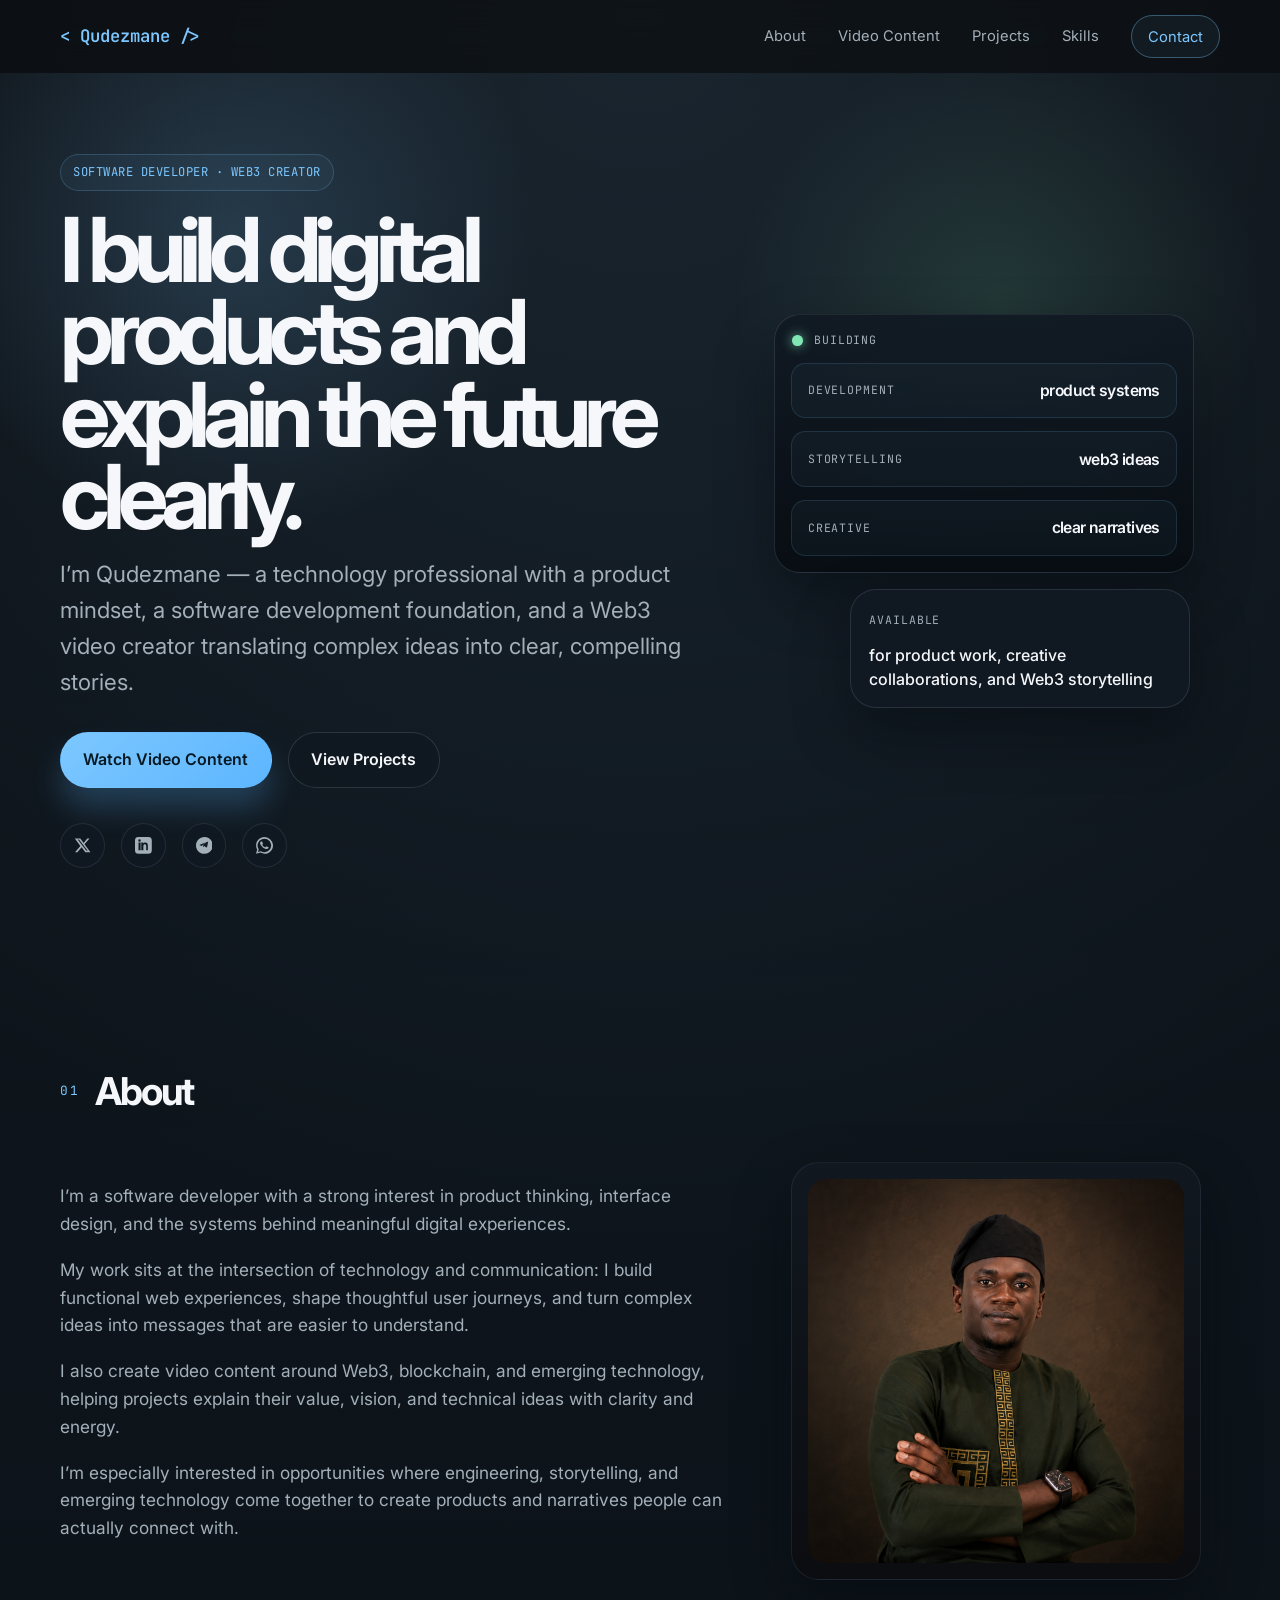
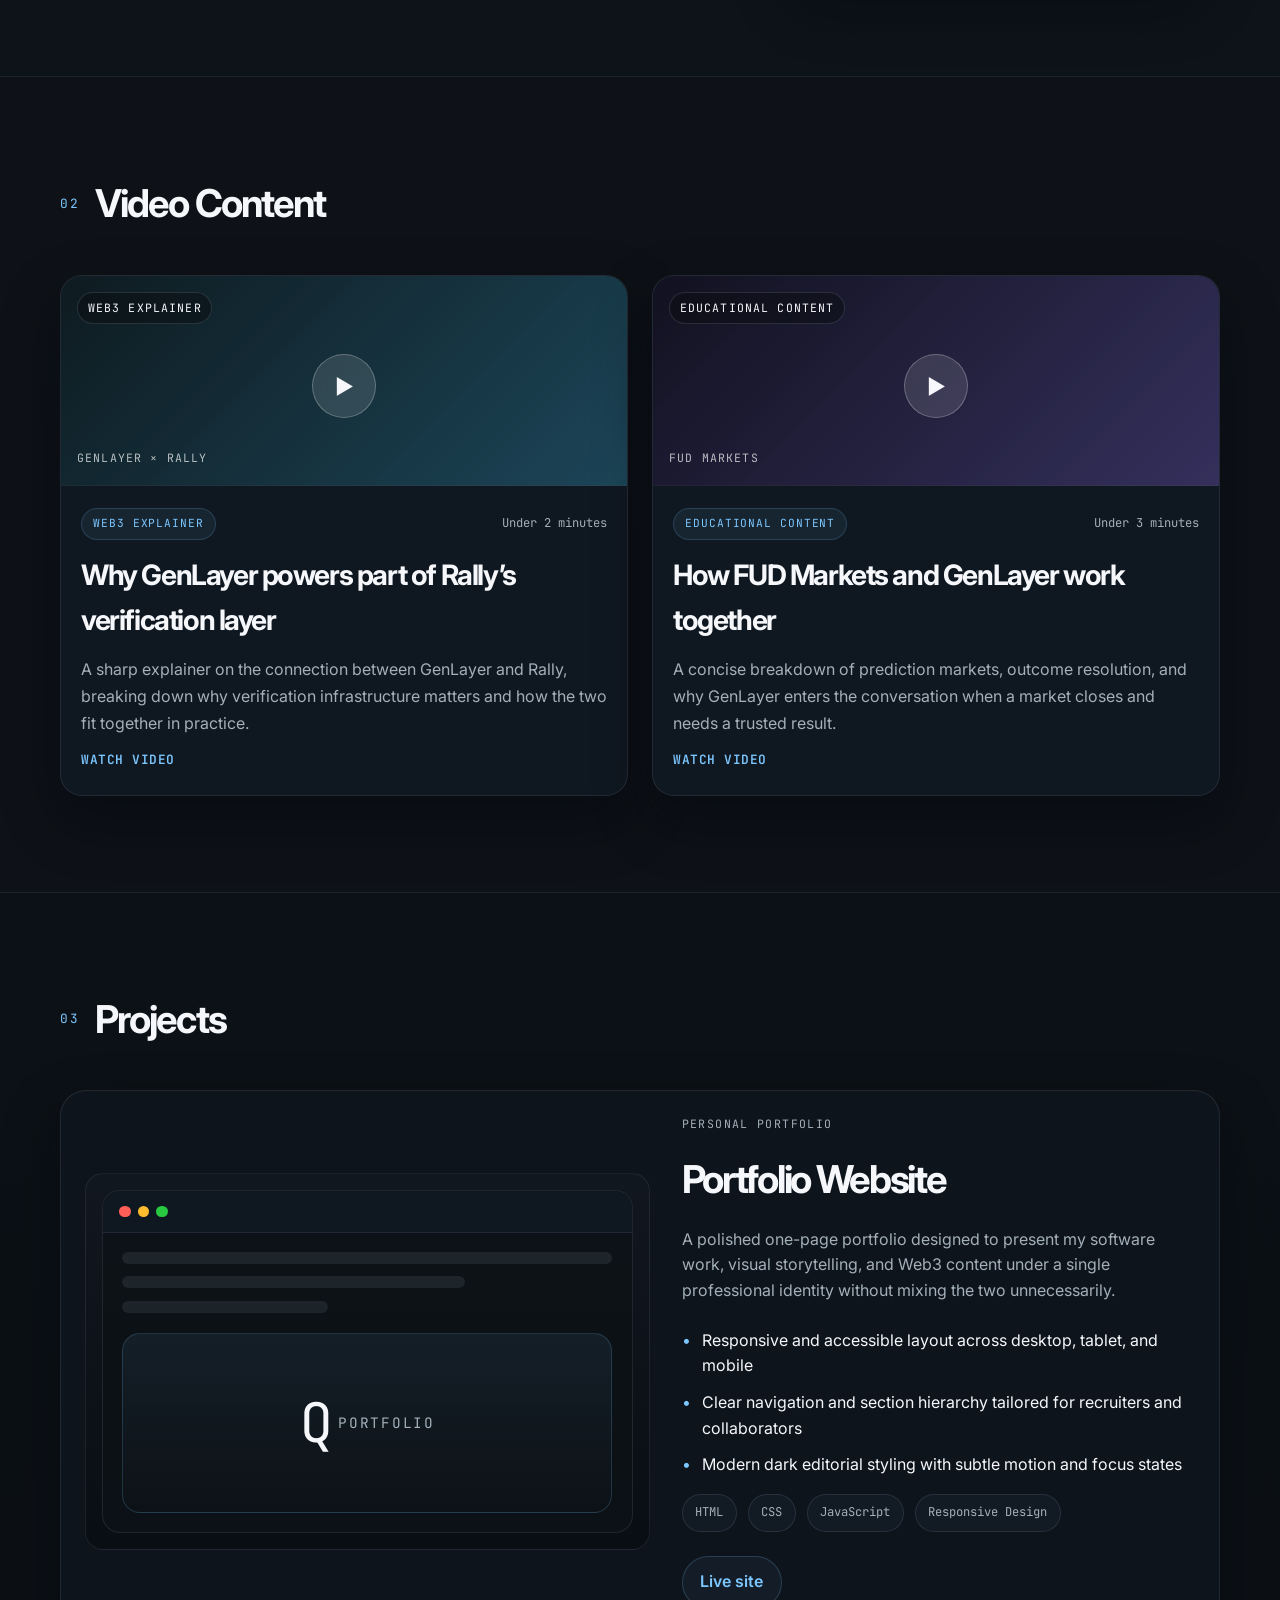
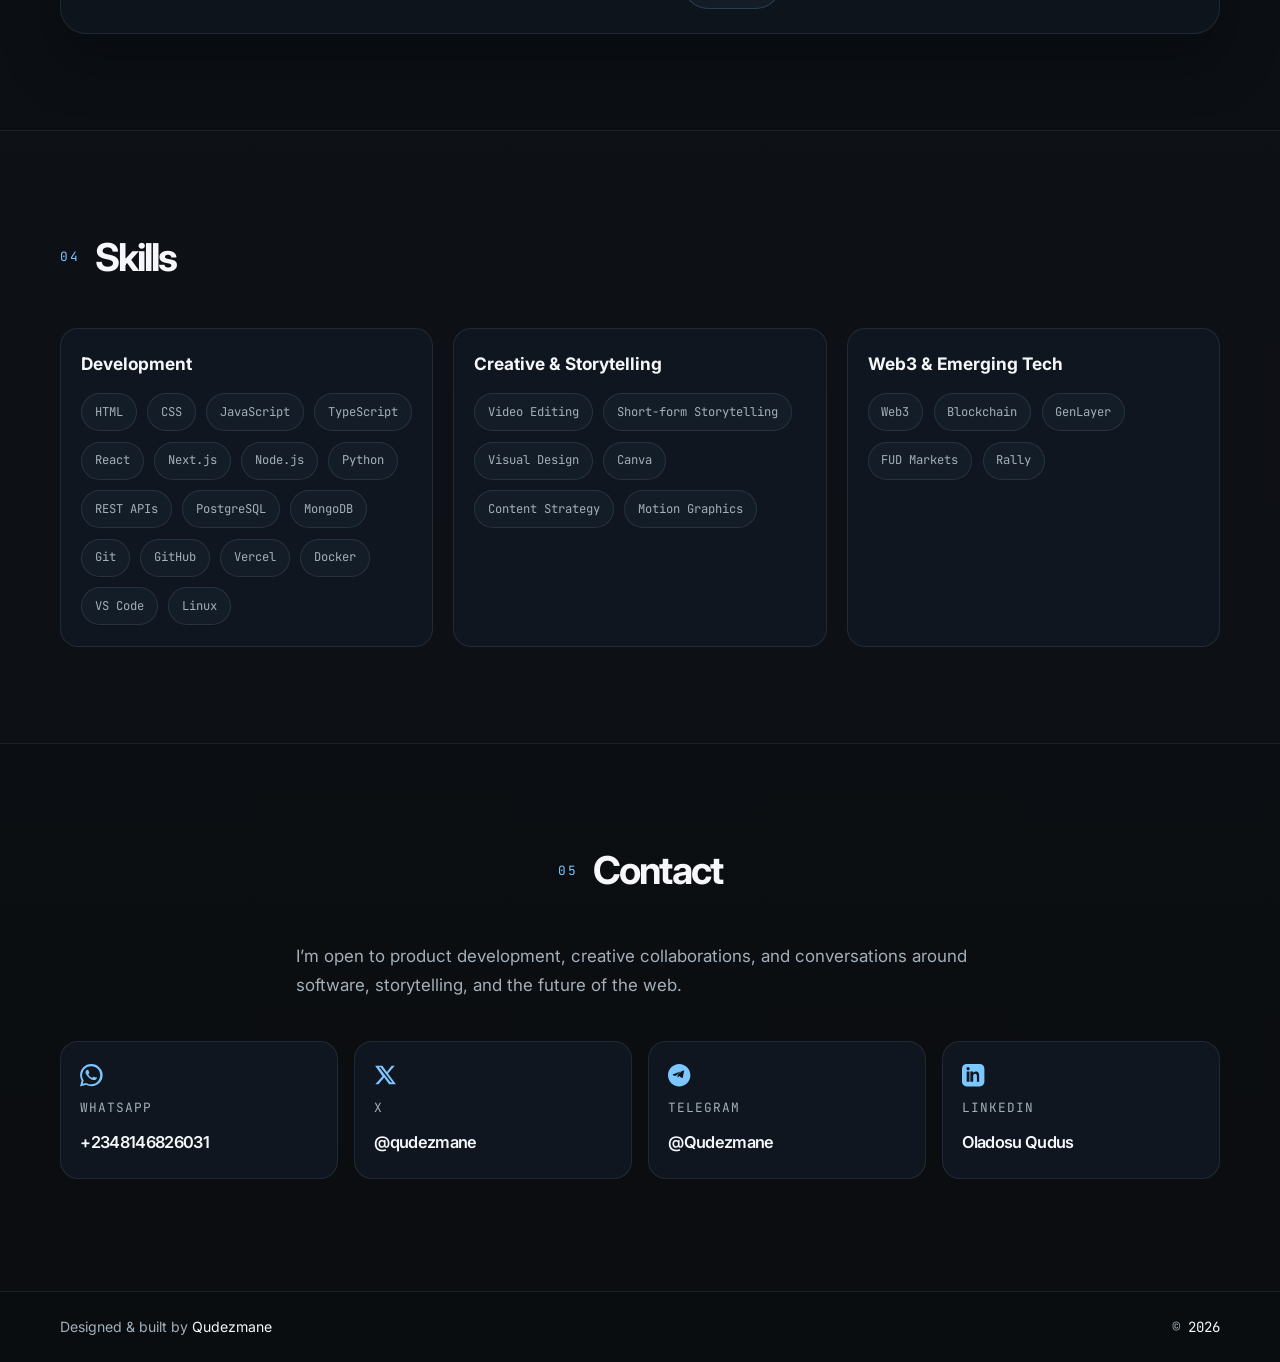
==== commit b7aecb95: "Refine portfolio redesign and responsive styling" ====
--- a/index.html
+++ b/index.html
@@ -39,7 +39,7 @@
 
         <ul class="nav__menu" id="nav-menu">
           <li><a href="#about" class="nav__link">About</a></li>
-          <li><a href="#featured-work" class="nav__link">Creative Work</a></li>
+          <li><a href="#video-content" class="nav__link">Video Content</a></li>
           <li><a href="#projects" class="nav__link">Projects</a></li>
           <li><a href="#skills" class="nav__link">Skills</a></li>
           <li><a href="#contact" class="nav__link nav__link--cta">Contact</a></li>
@@ -51,14 +51,15 @@
       <section class="hero">
         <div class="container hero__grid">
           <div class="hero__content reveal">
-            <p class="hero__eyebrow">Full-Stack Developer · Video Content Creator · Web3 Enthusiast</p>
-            <h1 class="hero__title">Qudezmane</h1>
+            <p class="hero__eyebrow">Software Developer · Web3 Creator</p>
+            <h1 class="hero__title">I build digital products and explain the future clearly.</h1>
             <p class="hero__lead">
-              I build web experiences and create content around the technologies shaping the future.
+              I’m Qudezmane — a technology professional with a product mindset, a software development foundation,
+              and a Web3 video creator translating complex ideas into clear, compelling stories.
             </p>
             <div class="hero__actions">
-              <a href="#projects" class="btn btn--primary">Explore My Work</a>
-              <a href="#contact" class="btn btn--ghost">Get In Touch</a>
+              <a href="#video-content" class="btn btn--primary">Watch Video Content</a>
+              <a href="#projects" class="btn btn--ghost">View Projects</a>
             </div>
 
             <ul class="social-row" aria-label="Social links">
@@ -86,29 +87,31 @@
           </div>
 
           <div class="hero__visual reveal" aria-label="Profile preview">
-            <div class="signal-card signal-card--main">
-              <div class="signal-card__header">
-                <span class="signal-card__dot"></span>
-                <span>build</span>
+            <div class="hero-panel">
+              <div class="hero-panel__header">
+                <span class="hero-panel__dot"></span>
+                <span>building</span>
               </div>
-              <div class="signal-card__body">
-                <div class="signal-card__row">
-                  <span>frontend</span>
-                  <strong>product</strong>
+
+              <div class="hero-panel__stack">
+                <div class="hero-panel__row">
+                  <span>development</span>
+                  <strong>product systems</strong>
                 </div>
-                <div class="signal-card__row">
-                  <span>creator</span>
-                  <strong>story</strong>
+                <div class="hero-panel__row">
+                  <span>storytelling</span>
+                  <strong>web3 ideas</strong>
                 </div>
-                <div class="signal-card__row">
-                  <span>web3</span>
-                  <strong>future</strong>
+                <div class="hero-panel__row">
+                  <span>creative</span>
+                  <strong>clear narratives</strong>
                 </div>
               </div>
             </div>
-            <div class="signal-card signal-card--floating">
-              <span class="signal-card__tag">Available</span>
-              <strong>for digital products & creative collaborations</strong>
+
+            <div class="hero-panel hero-panel--floating">
+              <span class="hero-panel__tag">Available</span>
+              <strong>for product work, creative collaborations, and Web3 storytelling</strong>
             </div>
           </div>
         </div>
@@ -118,23 +121,26 @@
         <div class="container">
           <div class="section-heading reveal">
             <p class="section-heading__eyebrow">01</p>
-            <h2>About Me</h2>
+            <h2>About</h2>
           </div>
 
           <div class="about">
             <div class="about__text reveal">
               <p>
-                I’m a software developer with a sharp eye for interface design, product thinking, and the
-                systems behind great digital experiences.
-              </p>
-              <p>
-                I build web experiences and shape thoughtful interactions, from clean frontend interfaces to
-                reliable backend logic and polished user journeys.
-              </p>
-              <p>I am a video content creator and a Web3 enthusiast.</p>
-              <p>
-                I’m interested in how software, media, and emerging technology come together to create
-                compelling digital culture.
+                I’m a software developer with a strong interest in product thinking, interface design, and the systems
+                behind meaningful digital experiences.
+              </p>
+              <p>
+                My work sits at the intersection of technology and communication: I build functional web experiences,
+                shape thoughtful user journeys, and turn complex ideas into messages that are easier to understand.
+              </p>
+              <p>
+                I also create video content around Web3, blockchain, and emerging technology, helping projects explain
+                their value, vision, and technical ideas with clarity and energy.
+              </p>
+              <p>
+                I’m especially interested in opportunities where engineering, storytelling, and emerging technology come
+                together to create products and narratives people can actually connect with.
               </p>
             </div>
 
@@ -145,54 +151,13 @@
         </div>
       </section>
 
-      <section class="section section--alt" id="featured-work">
+      <section class="section section--alt" id="video-content">
         <div class="container">
           <div class="section-heading reveal">
             <p class="section-heading__eyebrow">02</p>
-            <h2>Creative Work</h2>
-          </div>
-
-          <div class="video-grid">
-            <article class="video-card reveal">
-              <div class="video-card__media">
-                <blockquote class="twitter-tweet" data-theme="dark" data-dnt="true">
-                  <a href="https://x.com/qudezmane/status/2106639113205977230">View this post on X</a>
-                </blockquote>
-              </div>
-              <div class="video-card__body">
-                <div class="video-card__meta">
-                  <span class="video-card__badge">X Video</span>
-                  <span class="video-card__time">Under 2 minutes</span>
-                </div>
-                <h3>Why GenLayer powers part of Rally’s verification layer</h3>
-                <p>
-                  A sharp explainer on the connection between GenLayer and Rally, breaking down why verification
-                  infrastructure matters—and how the two fit together in a practical Web3 context.
-                </p>
-                <a href="https://x.com/qudezmane/status/2106639113205977230" target="_blank" rel="noopener noreferrer" class="text-link">Watch on X</a>
-              </div>
-            </article>
-
-            <article class="video-card reveal">
-              <div class="video-card__media">
-                <blockquote class="twitter-tweet" data-theme="dark" data-dnt="true">
-                  <a href="https://x.com/qudezmane/status/2101200882507354145">View this post on X</a>
-                </blockquote>
-              </div>
-              <div class="video-card__body">
-                <div class="video-card__meta">
-                  <span class="video-card__badge">X Video</span>
-                  <span class="video-card__time">Under 3 minutes</span>
-                </div>
-                <h3>How FUD Markets and GenLayer work together</h3>
-                <p>
-                  A concise breakdown of prediction markets, outcome resolution, and why GenLayer enters the
-                  conversation when a market closes and needs a trusted result.
-                </p>
-                <a href="https://x.com/qudezmane/status/2101200882507354145" target="_blank" rel="noopener noreferrer" class="text-link">Watch on X</a>
-              </div>
-            </article>
-          </div>
+            <h2>Video Content</h2>
+          </div>
+          <div class="video-grid" id="video-gallery" aria-live="polite"></div>
         </div>
       </section>
 
@@ -200,53 +165,9 @@
         <div class="container">
           <div class="section-heading reveal">
             <p class="section-heading__eyebrow">03</p>
-            <h2>Selected Projects</h2>
-          </div>
-
-          <article class="project-showcase reveal">
-            <div class="project-showcase__media" aria-label="Portfolio website preview">
-              <div class="browser-window">
-                <div class="browser-window__bar">
-                  <span></span>
-                  <span></span>
-                  <span></span>
-                </div>
-                <div class="browser-window__content">
-                  <div class="browser-window__line browser-window__line--long"></div>
-                  <div class="browser-window__line"></div>
-                  <div class="browser-window__line browser-window__line--short"></div>
-                  <div class="browser-window__panel">
-                    <span>Q</span>
-                    <span>Portfolio</span>
-                  </div>
-                </div>
-              </div>
-            </div>
-
-            <div class="project-showcase__content">
-              <p class="project-showcase__eyebrow">Personal portfolio</p>
-              <h3>Portfolio Website</h3>
-              <p>
-                A premium one-page portfolio built to present my work across web development, creative media,
-                and emerging technologies. It combines clear navigation, editorial typography, and a modern dark
-                interface that feels polished without losing clarity.
-              </p>
-              <ul class="feature-list">
-                <li>Responsive layout for desktop, tablet, and mobile</li>
-                <li>Accessible, keyboard-friendly navigation and focus states</li>
-                <li>Refined motion and interaction patterns with reduced-motion support</li>
-              </ul>
-              <div class="tag-list" aria-label="Technology stack">
-                <span>HTML</span>
-                <span>CSS</span>
-                <span>JavaScript</span>
-                <span>Responsive Design</span>
-              </div>
-              <div class="project-showcase__links">
-                <a href="https://myportfolio-rose-psi-89.vercel.app/" target="_blank" rel="noopener noreferrer">Live site</a>
-              </div>
-            </div>
-          </article>
+            <h2>Projects</h2>
+          </div>
+          <div class="project-list" id="project-list"></div>
         </div>
       </section>
 
@@ -256,64 +177,7 @@
             <p class="section-heading__eyebrow">04</p>
             <h2>Skills</h2>
           </div>
-
-          <div class="skills-grid">
-            <div class="skills-group reveal">
-              <h3>Frontend</h3>
-              <div class="tag-list">
-                <span>HTML</span>
-                <span>CSS</span>
-                <span>JavaScript</span>
-                <span>TypeScript</span>
-                <span>React</span>
-                <span>Next.js</span>
-              </div>
-            </div>
-
-            <div class="skills-group reveal">
-              <h3>Backend & APIs</h3>
-              <div class="tag-list">
-                <span>Node.js</span>
-                <span>Python</span>
-                <span>REST APIs</span>
-                <span>PostgreSQL</span>
-                <span>MongoDB</span>
-              </div>
-            </div>
-
-            <div class="skills-group reveal">
-              <h3>Tools & Deployment</h3>
-              <div class="tag-list">
-                <span>Git</span>
-                <span>GitHub</span>
-                <span>Vercel</span>
-                <span>Docker</span>
-                <span>VS Code</span>
-                <span>Linux</span>
-              </div>
-            </div>
-
-            <div class="skills-group reveal">
-              <h3>Creative & Storytelling</h3>
-              <div class="tag-list">
-                <span>Video Editing</span>
-                <span>Short-form Storytelling</span>
-                <span>Visual Design</span>
-                <span>Content Strategy</span>
-              </div>
-            </div>
-
-            <div class="skills-group reveal">
-              <h3>Web3 & Emerging Tech</h3>
-              <div class="tag-list">
-                <span>Web3</span>
-                <span>Blockchain</span>
-                <span>GenLayer</span>
-                <span>FUD Markets</span>
-                <span>Rally</span>
-              </div>
-            </div>
-          </div>
+          <div class="skills-grid" id="skills-grid"></div>
         </div>
       </section>
 
@@ -321,7 +185,7 @@
         <div class="container">
           <div class="section-heading reveal section-heading--center">
             <p class="section-heading__eyebrow">05</p>
-            <h2>Get In Touch</h2>
+            <h2>Contact</h2>
           </div>
 
           <p class="contact__text reveal">
@@ -365,7 +229,6 @@
       </div>
     </footer>
 
-    <script async src="https://platform.twitter.com/widgets.js" charset="utf-8"></script>
     <script src="js/main.js"></script>
   </body>
 </html>
--- a/css/styles.css
+++ b/css/styles.css
@@ -1,18 +1,16 @@
 :root {
   --bg: #0b0d10;
-  --bg-elevated: #121821;
-  --bg-soft: #141c26;
-  --surface: #0f1720;
-  --surface-strong: #162131;
+  --bg-elevated: #111821;
+  --bg-soft: #151d26;
   --card: rgba(17, 25, 35, 0.8);
   --card-border: rgba(148, 163, 184, 0.22);
-  --text: #edf3f9;
-  --text-muted: #a4afba;
-  --accent: #76e4ff;
-  --accent-strong: #53d8ff;
-  --accent-soft: rgba(118, 228, 255, 0.12);
-  --green: #8ff0b0;
-  --shadow: 0 24px 56px rgba(2, 8, 12, 0.4);
+  --text: #f5f7fa;
+  --text-muted: #a3afb9;
+  --accent: #7cc7ff;
+  --accent-strong: #5db6ff;
+  --accent-soft: rgba(124, 199, 255, 0.1);
+  --green: #86f0b2;
+  --shadow: 0 24px 56px rgba(2, 8, 12, 0.42);
   --font-sans: "Inter", system-ui, -apple-system, BlinkMacSystemFont, "Segoe UI", sans-serif;
   --font-mono: "JetBrains Mono", "SFMono-Regular", ui-monospace, monospace;
   --container: 1160px;
@@ -36,8 +34,8 @@
 body {
   font-family: var(--font-sans);
   background:
-    radial-gradient(circle at top, rgba(118, 228, 255, 0.14), transparent 28%),
-    linear-gradient(180deg, #0b0d10, #0d1319 22%, #0b0d10 100%);
+    radial-gradient(circle at top, rgba(124, 199, 255, 0.13), transparent 28%),
+    linear-gradient(180deg, #0b0d10, #0d141b 26%, #0b0d10 100%);
   color: var(--text);
   line-height: 1.6;
   -webkit-font-smoothing: antialiased;
@@ -88,9 +86,9 @@
 }
 
 .section--alt {
-  background: rgba(15, 18, 24, 0.65);
-  border-top: 1px solid rgba(148, 163, 184, 0.14);
-  border-bottom: 1px solid rgba(148, 163, 184, 0.14);
+  background: rgba(15, 18, 24, 0.7);
+  border-top: 1px solid rgba(148, 163, 184, 0.12);
+  border-bottom: 1px solid rgba(148, 163, 184, 0.12);
 }
 
 .section--contact {
@@ -112,7 +110,7 @@
   display: inline-flex;
   align-items: center;
   font-family: var(--font-mono);
-  font-size: 0.82rem;
+  font-size: 0.8rem;
   letter-spacing: 0.12em;
   text-transform: uppercase;
   color: var(--accent);
@@ -121,7 +119,7 @@
 .section-heading h2 {
   font-size: clamp(2rem, 3vw, 3rem);
   font-weight: 700;
-  letter-spacing: -0.04em;
+  letter-spacing: -0.05em;
 }
 
 .header {
@@ -151,7 +149,6 @@
   font-family: var(--font-mono);
   font-size: 1.08rem;
   font-weight: 600;
-  letter-spacing: -0.03em;
   color: var(--accent);
 }
 
@@ -182,26 +179,29 @@
 }
 
 .nav__link:hover,
-.nav__link:focus-visible {
+.nav__link:focus-visible,
+.nav__link.active {
   color: var(--text);
 }
 
 .nav__link:hover::after,
-.nav__link:focus-visible::after {
+.nav__link:focus-visible::after,
+.nav__link.active::after {
   transform: scaleX(1);
 }
 
 .nav__link--cta {
   padding: 0.72rem 1rem;
-  border: 1px solid rgba(118, 228, 255, 0.38);
+  border: 1px solid rgba(124, 199, 255, 0.36);
   border-radius: 999px;
   color: var(--accent);
-  background: rgba(118, 228, 255, 0.06);
+  background: rgba(124, 199, 255, 0.06);
 }
 
 .nav__link--cta:hover,
-.nav__link--cta:focus-visible {
-  background: rgba(118, 228, 255, 0.12);
+.nav__link--cta:focus-visible,
+.nav__link--cta.active {
+  background: rgba(124, 199, 255, 0.12);
 }
 
 .nav__toggle {
@@ -248,8 +248,8 @@
   position: absolute;
   inset: 0;
   background:
-    radial-gradient(circle at 20% 20%, rgba(118, 228, 255, 0.18), transparent 26%),
-    radial-gradient(circle at 80% 30%, rgba(143, 240, 176, 0.12), transparent 22%);
+    radial-gradient(circle at 18% 18%, rgba(124, 199, 255, 0.17), transparent 24%),
+    radial-gradient(circle at 78% 26%, rgba(134, 240, 178, 0.12), transparent 22%);
   pointer-events: none;
 }
 
@@ -271,8 +271,8 @@
 .hero__eyebrow {
   display: inline-flex;
   padding: 0.5rem 0.78rem;
-  border: 1px solid rgba(118, 228, 255, 0.2);
-  background: rgba(118, 228, 255, 0.05);
+  border: 1px solid rgba(124, 199, 255, 0.2);
+  background: rgba(124, 199, 255, 0.05);
   border-radius: 999px;
   color: var(--accent);
   font-family: var(--font-mono);
@@ -283,8 +283,8 @@
 }
 
 .hero__title {
-  font-size: clamp(3.3rem, 8vw, 7rem);
-  line-height: 0.95;
+  font-size: clamp(3.1rem, 7vw, 6.3rem);
+  line-height: 0.92;
   letter-spacing: -0.08em;
   margin-bottom: 1.1rem;
 }
@@ -292,7 +292,7 @@
 .hero__lead {
   max-width: 40rem;
   color: var(--text-muted);
-  font-size: clamp(1.12rem, 2vw, 1.4rem);
+  font-size: clamp(1.06rem, 1.8vw, 1.4rem);
   line-height: 1.6;
   margin-bottom: 2rem;
 }
@@ -301,7 +301,7 @@
   display: flex;
   flex-wrap: wrap;
   gap: 1rem;
-  margin-bottom: 2rem;
+  margin-bottom: 2.2rem;
 }
 
 .btn {
@@ -323,8 +323,8 @@
 
 .btn--primary {
   background: linear-gradient(135deg, var(--accent), var(--accent-strong));
-  color: #06131c;
-  box-shadow: 0 20px 30px rgba(83, 216, 255, 0.2);
+  color: #071922;
+  box-shadow: 0 20px 30px rgba(93, 182, 255, 0.24);
 }
 
 .btn--ghost {
@@ -335,7 +335,7 @@
 
 .btn--ghost:hover,
 .btn--ghost:focus-visible {
-  border-color: rgba(118, 228, 255, 0.35);
+  border-color: rgba(124, 199, 255, 0.35);
   color: var(--accent);
 }
 
@@ -362,8 +362,8 @@
 .social-row a:hover,
 .social-row a:focus-visible {
   color: var(--accent);
-  border-color: rgba(118, 228, 255, 0.32);
-  background: rgba(118, 228, 255, 0.06);
+  border-color: rgba(124, 199, 255, 0.32);
+  background: rgba(124, 199, 255, 0.06);
   transform: translateY(-2px);
 }
 
@@ -378,94 +378,81 @@
   justify-items: center;
 }
 
-.signal-card {
+.hero-panel {
   width: min(100%, 420px);
-  border: 1px solid var(--card-border);
-  border-radius: calc(var(--radius) + 6px);
-  background: linear-gradient(180deg, rgba(19, 27, 37, 0.92), rgba(9, 14, 19, 0.96));
+  border: 1px solid rgba(148, 163, 184, 0.18);
+  border-radius: calc(var(--radius) + 8px);
+  background: linear-gradient(180deg, rgba(17, 25, 35, 0.92), rgba(8, 13, 18, 0.96));
   box-shadow: var(--shadow);
 }
 
-.signal-card--main {
-  position: relative;
-  padding: 1.25rem;
-}
-
-.signal-card--main::after {
-  content: "";
-  position: absolute;
-  inset: auto 24px -16px 24px;
-  height: 28px;
-  background: rgba(118, 228, 255, 0.12);
-  filter: blur(22px);
-  z-index: -1;
-}
-
-.signal-card__header {
-  display: flex;
-  align-items: center;
-  gap: 0.6rem;
-  margin-bottom: 1.2rem;
-  color: var(--text-muted);
-  font-family: var(--font-mono);
-  font-size: 0.74rem;
+.hero-panel__header {
+  display: flex;
+  align-items: center;
+  gap: 0.7rem;
+  padding: 1rem 1.1rem 0.8rem;
+  color: var(--text-muted);
+  font-family: var(--font-mono);
+  font-size: 0.72rem;
   letter-spacing: 0.08em;
   text-transform: uppercase;
 }
 
-.signal-card__dot {
-  width: 0.7rem;
-  height: 0.7rem;
+.hero-panel__dot {
+  display: inline-block;
+  width: 0.65rem;
+  height: 0.65rem;
   border-radius: 50%;
-  background: var(--green);
-  box-shadow: 0 0 12px rgba(143, 240, 176, 0.8);
-}
-
-.signal-card__body {
+  background: #7fe6b4;
+  box-shadow: 0 0 12px rgba(127, 230, 180, 0.8);
+}
+
+.hero-panel__stack {
   display: grid;
-  gap: 0.9rem;
-}
-
-.signal-card__row {
+  gap: 0.8rem;
+  padding: 0 1rem 1rem;
+}
+
+.hero-panel__row {
   display: flex;
   justify-content: space-between;
-  align-items: center;
   gap: 1rem;
-  padding: 0.84rem 0.9rem;
-  border-radius: var(--radius-sm);
-  background: rgba(118, 228, 255, 0.04);
-  border: 1px solid rgba(118, 228, 255, 0.12);
-}
-
-.signal-card__row span,
-.signal-card__tag {
-  color: var(--text-muted);
-  font-family: var(--font-mono);
-  font-size: 0.76rem;
+  align-items: center;
+  padding: 0.9rem 1rem;
+  border: 1px solid rgba(124, 199, 255, 0.14);
+  border-radius: 0.9rem;
+  background: rgba(124, 199, 255, 0.04);
+}
+
+.hero-panel__row span,
+.hero-panel__tag {
+  color: var(--text-muted);
+  font-family: var(--font-mono);
+  font-size: 0.72rem;
   letter-spacing: 0.08em;
   text-transform: uppercase;
 }
 
-.signal-card__row strong {
+.hero-panel__row strong {
   font-size: 0.98rem;
   font-weight: 600;
   letter-spacing: -0.04em;
 }
 
-.signal-card--floating {
+.hero-panel--floating {
   margin-top: 1rem;
   padding: 1rem 1.15rem;
   width: min(100%, 340px);
   transform: translateX(36px);
-  background: rgba(17, 25, 35, 0.86);
-}
-
-.signal-card--floating strong {
+  background: rgba(17, 25, 35, 0.9);
+}
+
+.hero-panel--floating strong {
   display: block;
   margin-top: 0.7rem;
+  line-height: 1.5;
+  color: var(--text);
   font-weight: 500;
-  color: var(--text);
-  line-height: 1.5;
 }
 
 .about {
@@ -482,7 +469,7 @@
 .about__text p {
   color: var(--text-muted);
   font-size: 1.08rem;
-  margin-bottom: 1.2rem;
+  margin-bottom: 1.15rem;
 }
 
 .about__portrait {
@@ -518,22 +505,59 @@
   box-shadow: var(--shadow);
 }
 
-.video-card__media {
-  padding: 0.8rem 0.8rem 0;
-}
-
-.twitter-tweet {
-  margin: 0;
-  background: #0d1116;
-  border: 1px solid rgba(148, 163, 184, 0.12);
-  border-radius: var(--radius);
-  overflow: hidden;
-}
-
-.twitter-tweet iframe {
-  width: 100% !important;
-  max-width: 100% !important;
-  min-height: 360px;
+.video-card__thumbnail {
+  position: relative;
+  display: flex;
+  flex-direction: column;
+  justify-content: space-between;
+  min-height: 210px;
+  padding: 1rem 1rem 1.1rem;
+  background: linear-gradient(135deg, rgba(14, 27, 32, 0.9), rgba(21, 26, 32, 0.95));
+  border-bottom: 1px solid rgba(148, 163, 184, 0.12);
+}
+
+.video-card__thumbnail--cyan {
+  background: linear-gradient(135deg, rgba(14, 27, 32, 0.95), rgba(31, 81, 102, 0.8));
+}
+
+.video-card__thumbnail--violet {
+  background: linear-gradient(135deg, rgba(18, 17, 32, 0.95), rgba(62, 54, 107, 0.8));
+}
+
+.video-card__thumbnail-label,
+.video-card__project {
+  font-family: var(--font-mono);
+  font-size: 0.72rem;
+  text-transform: uppercase;
+  letter-spacing: 0.1em;
+}
+
+.video-card__thumbnail-label {
+  align-self: flex-start;
+  padding: 0.38rem 0.6rem;
+  border-radius: 999px;
+  background: rgba(11, 13, 16, 0.5);
+  border: 1px solid rgba(148, 163, 184, 0.2);
+  color: var(--text);
+}
+
+.video-card__play {
+  align-self: center;
+  display: inline-flex;
+  align-items: center;
+  justify-content: center;
+  width: 4rem;
+  height: 4rem;
+  border-radius: 50%;
+  background: rgba(255, 255, 255, 0.12);
+  border: 1px solid rgba(255, 255, 255, 0.25);
+  font-size: 1.3rem;
+  color: var(--text);
+  backdrop-filter: blur(12px);
+}
+
+.video-card__project {
+  color: rgba(255, 255, 255, 0.7);
 }
 
 .video-card__body {
@@ -553,10 +577,10 @@
 .video-card__badge {
   display: inline-flex;
   align-items: center;
-  padding: 0.4rem 0.7rem;
+  padding: 0.38rem 0.7rem;
   border-radius: 999px;
-  background: rgba(118, 228, 255, 0.08);
-  border: 1px solid rgba(118, 228, 255, 0.18);
+  background: rgba(124, 199, 255, 0.08);
+  border: 1px solid rgba(124, 199, 255, 0.18);
   color: var(--accent);
   font-family: var(--font-mono);
   font-size: 0.7rem;
@@ -609,6 +633,11 @@
   transform: scaleX(1);
 }
 
+.project-list {
+  display: grid;
+  gap: 1.5rem;
+}
+
 .project-showcase {
   display: grid;
   grid-template-columns: 1.1fr 1fr;
@@ -685,8 +714,8 @@
   height: 180px;
   margin-top: 1.25rem;
   border-radius: var(--radius);
-  border: 1px solid rgba(118, 228, 255, 0.18);
-  background: linear-gradient(180deg, rgba(118, 228, 255, 0.08), rgba(13, 18, 23, 0.8));
+  border: 1px solid rgba(124, 199, 255, 0.18);
+  background: linear-gradient(180deg, rgba(124, 199, 255, 0.08), rgba(13, 18, 23, 0.8));
   color: var(--text);
   font-family: var(--font-mono);
   font-size: clamp(2rem, 6vw, 3.4rem);
@@ -755,13 +784,16 @@
   padding: 0.52rem 0.8rem;
   border-radius: 999px;
   border: 1px solid rgba(148, 163, 184, 0.16);
-  background: rgba(118, 228, 255, 0.04);
+  background: rgba(124, 199, 255, 0.04);
   color: var(--text-muted);
   font-size: 0.76rem;
   font-family: var(--font-mono);
 }
 
 .project-showcase__links {
+  display: flex;
+  flex-wrap: wrap;
+  gap: 0.9rem;
   margin-top: 0.5rem;
 }
 
@@ -772,15 +804,15 @@
   min-height: 2.9rem;
   padding: 0.78rem 1.1rem;
   border-radius: 999px;
-  border: 1px solid rgba(118, 228, 255, 0.2);
-  background: rgba(118, 228, 255, 0.05);
+  border: 1px solid rgba(124, 199, 255, 0.2);
+  background: rgba(124, 199, 255, 0.05);
   color: var(--accent);
   font-weight: 600;
 }
 
 .skills-grid {
   display: grid;
-  grid-template-columns: repeat(2, minmax(0, 1fr));
+  grid-template-columns: repeat(3, minmax(0, 1fr));
   gap: 1.25rem;
 }
 
@@ -827,7 +859,7 @@
 .contact-card:hover,
 .contact-card:focus-visible {
   transform: translateY(-2px);
-  border-color: rgba(118, 228, 255, 0.24);
+  border-color: rgba(124, 199, 255, 0.24);
   background: rgba(17, 25, 35, 0.95);
 }
 
@@ -898,9 +930,9 @@
   .hero__grid,
   .about,
   .project-showcase,
+  .skills-grid,
   .video-grid,
-  .contact-grid,
-  .skills-grid {
+  .contact-grid {
     grid-template-columns: 1fr;
   }
 
@@ -909,12 +941,16 @@
     padding-top: 2rem;
   }
 
-  .signal-card--floating {
-    transform: none;
+  .skills-grid {
+    grid-template-columns: repeat(2, minmax(0, 1fr));
   }
 
   .contact-grid {
     grid-template-columns: repeat(2, minmax(0, 1fr));
+  }
+
+  .hero-panel--floating {
+    transform: none;
   }
 }
 
@@ -967,6 +1003,7 @@
     padding-top: 2rem;
   }
 
+  .skills-grid,
   .contact-grid {
     grid-template-columns: 1fr;
   }
